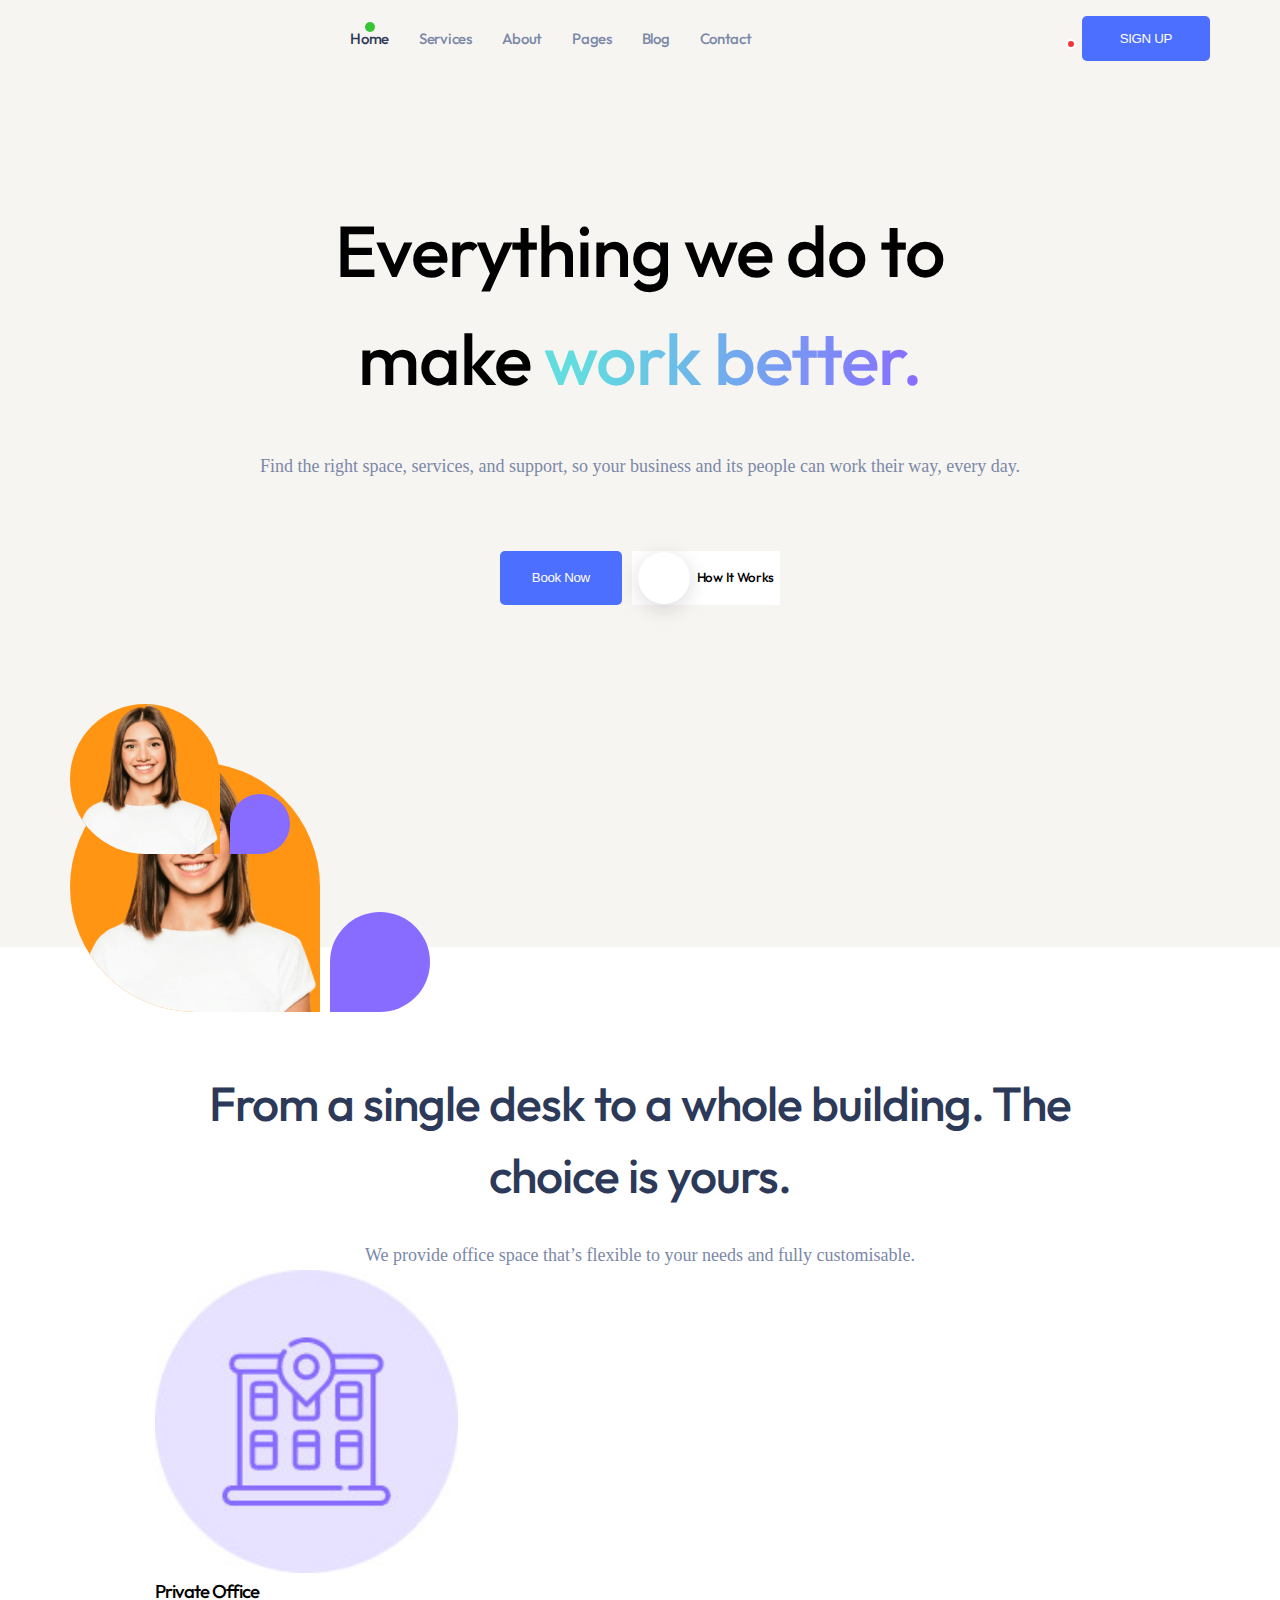
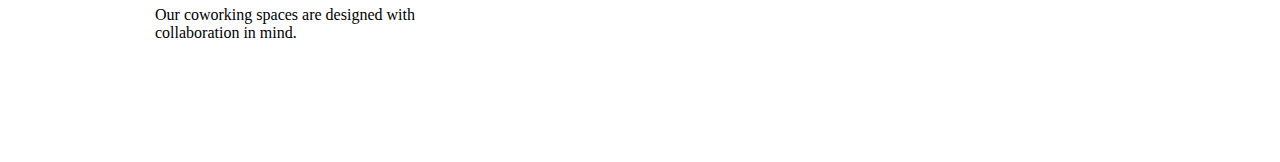
==== index.html @ 5c11debd "init project" ====
<!DOCTYPE html>
<html lang="en">
  <head>
    <meta charset="UTF-8" />
    <meta http-equiv="X-UA-Compatible" content="IE=edge" />
    <meta name="viewport" content="width=device-width, initial-scale=1.0" />
    <title>POLLOCK</title>
    <link rel="stylesheet" href="./assets/css/helper.css" />
    <link rel="stylesheet" href="./assets/css/layout.css" />
    <link rel="stylesheet" href="./assets/css/styles.css" />
    <link rel="stylesheet" href="./assets/css/reset.css" />
    <link rel="stylesheet" href="./assets/css/home.css" />
    <link
      rel="stylesheet"
      href="https://cdnjs.cloudflare.com/ajax/libs/font-awesome/6.4.0/css/all.min.css"
      integrity="sha512-iecdLmaskl7CVkqkXNQ/ZH/XLlvWZOJyj7Yy7tcenmpD1ypASozpmT/E0iPtmFIB46ZmdtAc9eNBvH0H/ZpiBw=="
      crossorigin="anonymous"
      referrerpolicy="no-referrer"
    />
    <script src="./src/index.js"></script>
  </head>

  <body>
    <div class="wapper">
      <header class="page-header bg-light-2">
        <div class="container d-flex justify-between align-center">
          <div class="header-logo">
            <a href="#" class="link">
              <img
                src="https://upload.wikimedia.org/wikipedia/commons/thumb/a/a4/Disney_wordmark.svg/2560px-Disney_wordmark.svg.png"
                alt=""
                class="logo-image"
              />
            </a>
          </div>
          <nav class="header-nav">
            <ul class="nav-list unstyled d-flex gap-30">
              <li class="nav-item relative d-flex justify-center">
                <a
                  href="#"
                  class="nav-item__link link hsub-2 decoration-none color-text-heading"
                  >Home</a
                >
                <div class="item-hover__active absolute radius-big"></div>
              </li>
              <li class="nav-item">
                <a
                  href="#"
                  class="nav-item__link link hsub-2 decoration-none color-text-light"
                  >Services</a
                >
              </li>
              <li class="nav-item">
                <a
                  href="#"
                  class="nav-item__link link hsub-2 decoration-none color-text-light"
                  >About</a
                >
              </li>
              <li class="nav-item">
                <a
                  href="#"
                  class="nav-item__link link hsub-2 decoration-none color-text-light"
                  >Pages</a
                >
              </li>
              <li class="nav-item">
                <a
                  href="#"
                  class="nav-item__link link hsub-2 decoration-none color-text-light"
                  >Blog</a
                >
              </li>
              <li class="nav-item">
                <a
                  href="#"
                  class="nav-item__link link hsub-2 decoration-none color-text-light"
                  >Contact</a
                >
              </li>
            </ul>
          </nav>
          <div class="header-action d-flex justify-between align-center">
            <div class="action-item">
              <a href="#" class="link">
                <i class="fa-solid fa-magnifying-glass color-text-light"></i>
              </a>
            </div>
            <div class="action-item relative">
              <a href="#" class="link">
                <i class="fa-solid fa-bag-shopping color-text-light"></i>
              </a>
              <div class="item-card__active absolute radius-big"></div>
            </div>
            <div class="action-item">
              <button
                class="button radius-small button-bg__primary action-item__button text-uppercase"
              >
                Sign Up
              </button>
            </div>
          </div>
        </div>
      </header>
      <section class="page-section pb-120 bg-light-2 page-section__height">
        <div class="container relative">
          <div class="banner-content d-flex flex-column align-center">
            <h2 class="banner-content__title h0 text-center">
              Everything we do to make
              <span class="color-gradient-blue"> work better. </span>
            </h2>
            <p
              class="banner-content__text text paragraph-1 text-center color-text-light"
            >
              Find the right space, services, and support, so your business and
              its people can work their way, every day.
            </p>
            <div class="banner-action d-flex flex-row">
              <button
                class="button button-action__primary pointer button-bg__primary radius-small"
              >
                Book Now
              </button>
              <button class="button d-flex align-center">
                <span
                  class="button-play justify-center radius-big d-flex align-center pointer"
                >
                  <i class="fa-solid fa-play color-main-blue"></i
                ></span>
                <span class="button-play__text d-flex link">
                  How It Works
                </span>
              </button>
            </div>
          </div>
          <div class="d-flex relative wrapper-image__spacing">
            <div class="relative">
              <div class="banner-intro absolute absolute-left__medium">
                <div
                  class="intro-item bg-main-origin relative bg-width__big radius-bottom__left after--big__bottom--right"
                >
                  <img
                    src="./assets/image/user-1.png"
                    alt=""
                    class="intro-item__img absolute radius-bottom__left"
                  />
                </div>
              </div>
              <div class="banner-intro">
                <div
                  class="intro-item bg-main-origin relative bg-width__small radius-bottom__left after--small__bottom--right"
                >
                  <img
                    src="./assets/image/user-1.png"
                    alt=""
                    class="intro-item__img absolute radius-bottom__left"
                  />
                </div>
              </div>
            </div>
          </div>
        </div>
      </section>
      <section class="page-section pb-120">
        <div class="container">
          <div class="tex-box text-box__width--big">
            <h2 class="service-title text-center h2 color-text-heading">
              From a single desk to a whole building. The choice is yours.
            </h2>
            <p class="service-text text-center color-text-light paragraph-1">
              We provide office space that’s flexible to your needs and fully
              customisable.
            </p>
            <div class="service-list">
              <div class="row">
                <div class="col" style="--w-xl: 4">
                  <div class="card">
                    <div class="card-media">
                      <img
                        src="./assets/image/icon.jpg"
                        alt=""
                        class="media-item"
                      />
                    </div>
                    <div class="card-body">
                      <h3 class="card-body__title">Private Office</h3>
                      <div class="card-body__text">
                        Our coworking spaces are designed with collaboration in
                        mind.
                      </div>
                    </div>
                  </div>
                </div>
              </div>
            </div>
          </div>
        </div>
      </section>
    </div>
  </body>
</html>
---- assets/css/helper.css ----
.w-full{
    width: 100%;
}
.h-full{
    height: 100%;
}
.flex-wrap{
    flex-wrap: wrap;
}
.d-flex {
    display: flex;
}
.d-block{
    display: block;
}
.d-none{
    display: none;
}
.flex-row{
    flex-direction: row;
}
.row-reverse{
    flex-direction: row-reverse;
}
.flex-column{
    flex-direction: column;
}
.unstyled{
    list-style-type: none;
}
.justify-center{
    justify-content: center
}
.justify-between{
    justify-content: space-between;
}
.align-center{
    align-items: center;
}
.decoration-none{
    text-decoration: none;
}
.text-center{
    text-align: center;
}
.text-justify{
    text-align: justify;
}
.pointer{
    cursor: pointer;
} 
.text-uppercase{
    text-transform: uppercase;
}
.gap-5{
    gap: 5px;
}
.gap-10{
    gap: 10px;
}
.gap-30{
    gap: 30px;
}
.gap-20{
    gap: 20px;
}
.gap-50{
    gap: 50px;
}
.gap-65{
    gap: 65px 0;
}
.relative{
    position: relative;
}
.absolute{
    position: absolute;
}

.f-outfit{
    font-family: var(--font-outfit);
}
.f-sans {
    font-family: var(--font-sans);
}

/* typography */
.h0{
    font-size: 72px;
}
.h1{
    font-size: 64px;
}
.h2{
    font-size: 48px;

}
.h3{
    font-size: 42px;
}
.h4{
    font-size: 36px;
}
.h5{
    font-size: 22px;
}
.h6{
    font-size: 18px;
}
.hsub-1{
    font-size: 16px;
    line-height: 1.5;
}
.hsub-2{
    font-size: 15px;
    line-height: 1.7;

}
.hsub-3{
    font-size: 14px;
    line-height: 1.5;

}

.paragraph-1{
    font-size: 18px;
    line-height: 1.6;


}
.paragraph-2{
    font-size: 16px;
    line-height: 1.5;

}
.paragraph-3{
    font-size: 14px;
    line-height: 1.5;
}

/* 
font weight
*/
.weight-400{
    font-weight: 400;
}
.weight-500{
    font-weight: 500;
}

/* 
spacing
*/
.spacing-small{
    letter-spacing: -0.3px;
}

.pb-120{
    padding: 120px 0;
}
.pd-100{
    padding: 100px 0;
}


/* radius */
.radius-small {
    border-radius: 5px;
}
.radius-medium{
    border-radius: 20px;
}
.radius-big{
    border-radius: 50%;
}
/* 
aspect
*/

.aspect-square{
    aspect-ratio: 1;
}
/* 
border color
*/
.border-solid__light {
    border: 1px solid var(--color-text-gray);

}
.border-top{
    border-top:  1px solid var(--color-text-gray);
}
.border-bottom{
    border-bottom:  1px solid var(--color-text-gray);

}
/* button */

.button{
    border: none;
    background: var(--bg-white);
    font-weight: 500;
    line-height: 1.6;
    letter-spacing: -0.36px;
}
.button-bg__primary{
    background-color: var(--bg-btn-blue);
    color: var(--color-white);
}
.button-bg__secondary{
    background-color: var(--color-main-purple);
    color: var(--color-white) ;
}
.button-bg__gray{
    background-color: var(--color-text-gray);
    color: var(--color-text-light) ;
}

.button-style__primary{
    padding: 15px 24px;
}
.button-style__secondary{
    padding: 12px 20px;
}
.button-spacing__primary{
    padding: 12px 38px;
}

.input{
    border: none;
}
.input-spacing__medium{
    padding: 11px 18px;
}
.input-outline__none{
    outline: none;
}
---- assets/css/layout.css ----
.container{
    max-width: 1170px;
    margin: 0 auto;
    padding-inline: calc((var(--gap) / 2));
}
.row{
    display: flex;
    flex-wrap: wrap;
    margin-inline: calc((-1 * var(--gap) / 2));
}
.col{
    width: 100%;
    padding-inline: calc((var(--gap) / 2));
}
/* responsive */
@media(min-width: 320px){
    [style*="--w-sm"]{
        width: calc((100% / 12 ) * var(--w-sm));
        max-width: calc((100% / 12 ) var(--w-sm));
    }
}
@media(min-width : 768px){
    [style*="--w-md"]{
        width: calc((100% / 12) * var(--w-md));
        max-width: calc((100% / 12) * var(--w-md));
    }
}   
@media(min-width : 992px){
    [style*="--w-lg"]{
        width: calc((100% / 12) * var(--w-lg));
        max-width: calc((100% / 12) var(--w-lg));
    }
}
@media(min-width : 1200px){
    [style*="--w-xl"]{
        width: calc((100% / 12) * var(--w-xl));
        max-width: calc((100% / 12) var(--w-xl));
    }
}
---- assets/css/styles.css ----
/* 
home
*/

.tex-box{

}
.text-box__width--big{
  width: 970px;
  margin: 0 auto;
}
.text-box__width--medium{
  width: 870px;
  margin: 0 auto;
}

/* === header === */
.page-header {
  padding: 16px 0;
}
.logo-image {
  width: 176px;
}
.item-hover__active {
  width: 10px;
  height: 10px;
  background: var(--color-main-green);
  top: -5px;
}
.header-action {
  gap: 20px;
}

.action-item i {
  font-size: 24px;
}
.action-item__button {
  padding: 12px 38px;
  margin-left: 10px;
}
.item-card__active {
  width: 10px;
  height: 10px;
  background: var(--color-main-red);
  left: 14px;
  top: 0;
  border: 2px solid var(--color-white);
}
---- assets/css/home.css ----
/* 
page section banner
*/
.page-section__height{
    min-height: 870px;
  }
  .banner-content {
    max-width: 770px;
    margin: 0 auto;
  }
  
  .banner-content__text {
    margin-top: 39px;
    margin-bottom: 70px;
  }
  .banner-action {
    gap: 10px;
  }
  .button-action__primary {
    padding: 16px 32px;
  }
  .button-play {
    background: var(--color-white);
    box-shadow: var(--shadow-primary);
    width: 52px;
    height: 52px;
  }
  .button-play__text {
    margin-left: 7px;
  }
  
  .wrapper-image__spacing{
    top: 99px;
  }
  
  /* 
  box background
  */
  .bg-width__big {
    width: 250px;
    height: 250px;
  }
  .bg-width__large{
    width: 200px;
    height: 200px;
  }
  .bg-width__medium{
    width: 170px;
    height: 170px;
  }
  
  .bg-width__small{
    width: 150px;
    height: 150px;
  }
  .bg-width__little{
    width: 60px;
    height: 60px;
  }
  
  /* 
  radius 
  */
  
  .radius-bottom__left{
    border-radius: 50% 50% 0 50%;
  }
  
  .intro-item {
    padding: 18px 14px 0 14px;
   
  }
  .intro-item__img {
    width: 100%;
    height: 100%;
    left: 0;
    bottom: 0;
    right: 0;
    top: 0;
  }
  
  
  /* 
  after
  */
  .after--big__bottom--right::after {
    --bg-style : 100px;
    content: "";
    position: absolute;
    width: var(--bg-style);
    height: var(--bg-style);
    background: var(--color-main-purple);
    right: calc(-10px - var(--bg-style));
    bottom: 0;
    border-radius: 50% 50% 50% 0;
  }
  .after--large__bottom--right::after {
    --bg-style: 80px;
    content: "";
    position: absolute;
    width: var(--bg-style);
    height:var(--bg-style);
    background: var(--color-main-purple);
    right: calc(-10px - var(--bg-style));
    bottom: 0;
    border-radius: 50% 50% 50% 0;
  }
  .after--medium__bottom--right::after {
    --bg-style : 70px;
    content: "";
    position: absolute;
    width: var(--bg-style);
    height: var(--bg-style);
    background: var(--color-main-purple);
    right: calc(-10px - var(--bg-style));
    bottom: 0;
    border-radius: 50% 50% 50% 0;
  }
  .after--small__bottom--right::after {
    --bg-style : 60px;
    content: "";
    position: absolute;
    width: var(--bg-style);
    height: var(--bg-style);
    background: var(--color-main-purple);
    right: calc(-10px - var(--bg-style));
    bottom: 0;
    border-radius: 50% 50% 50% 0;
  }
  
  /* 
  absolute
  */
  
  .absolute-left__medium{
    top: 58px;
  }


.service-text{
    margin-top: 30px;
}
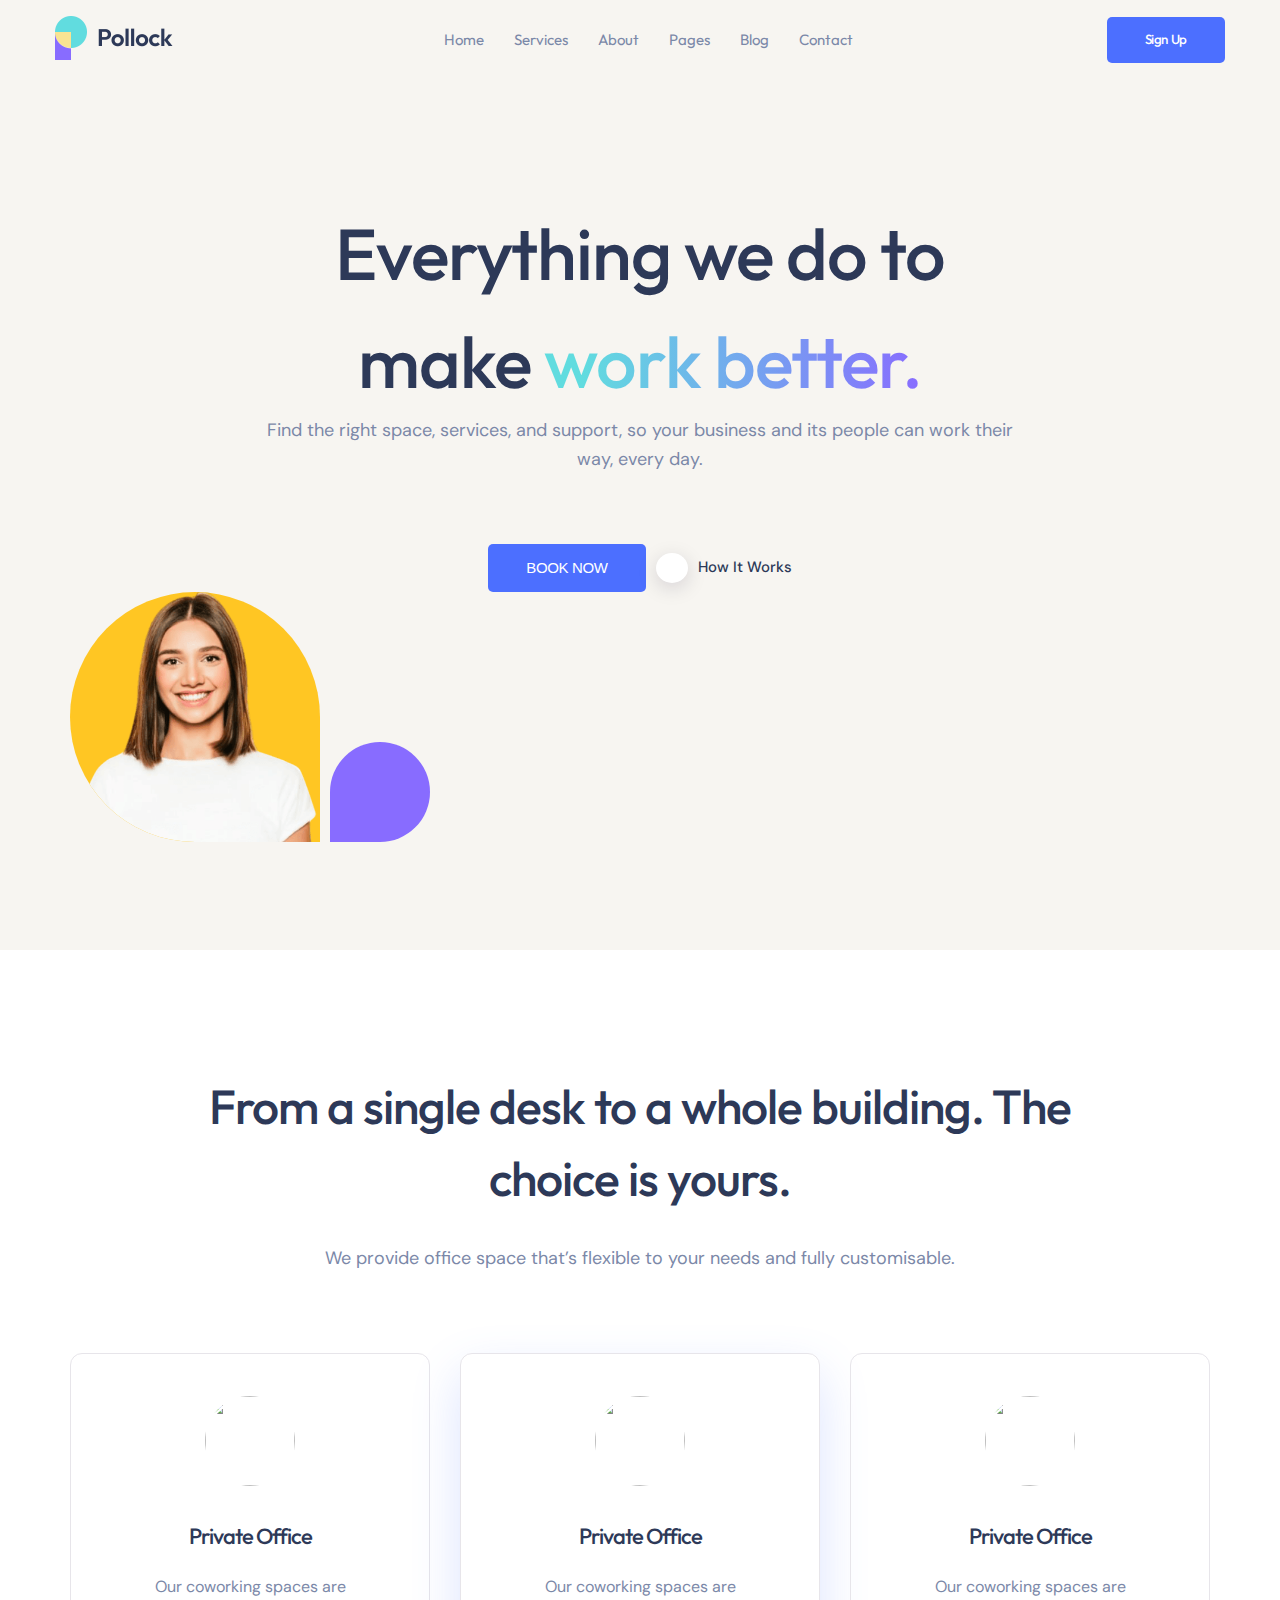
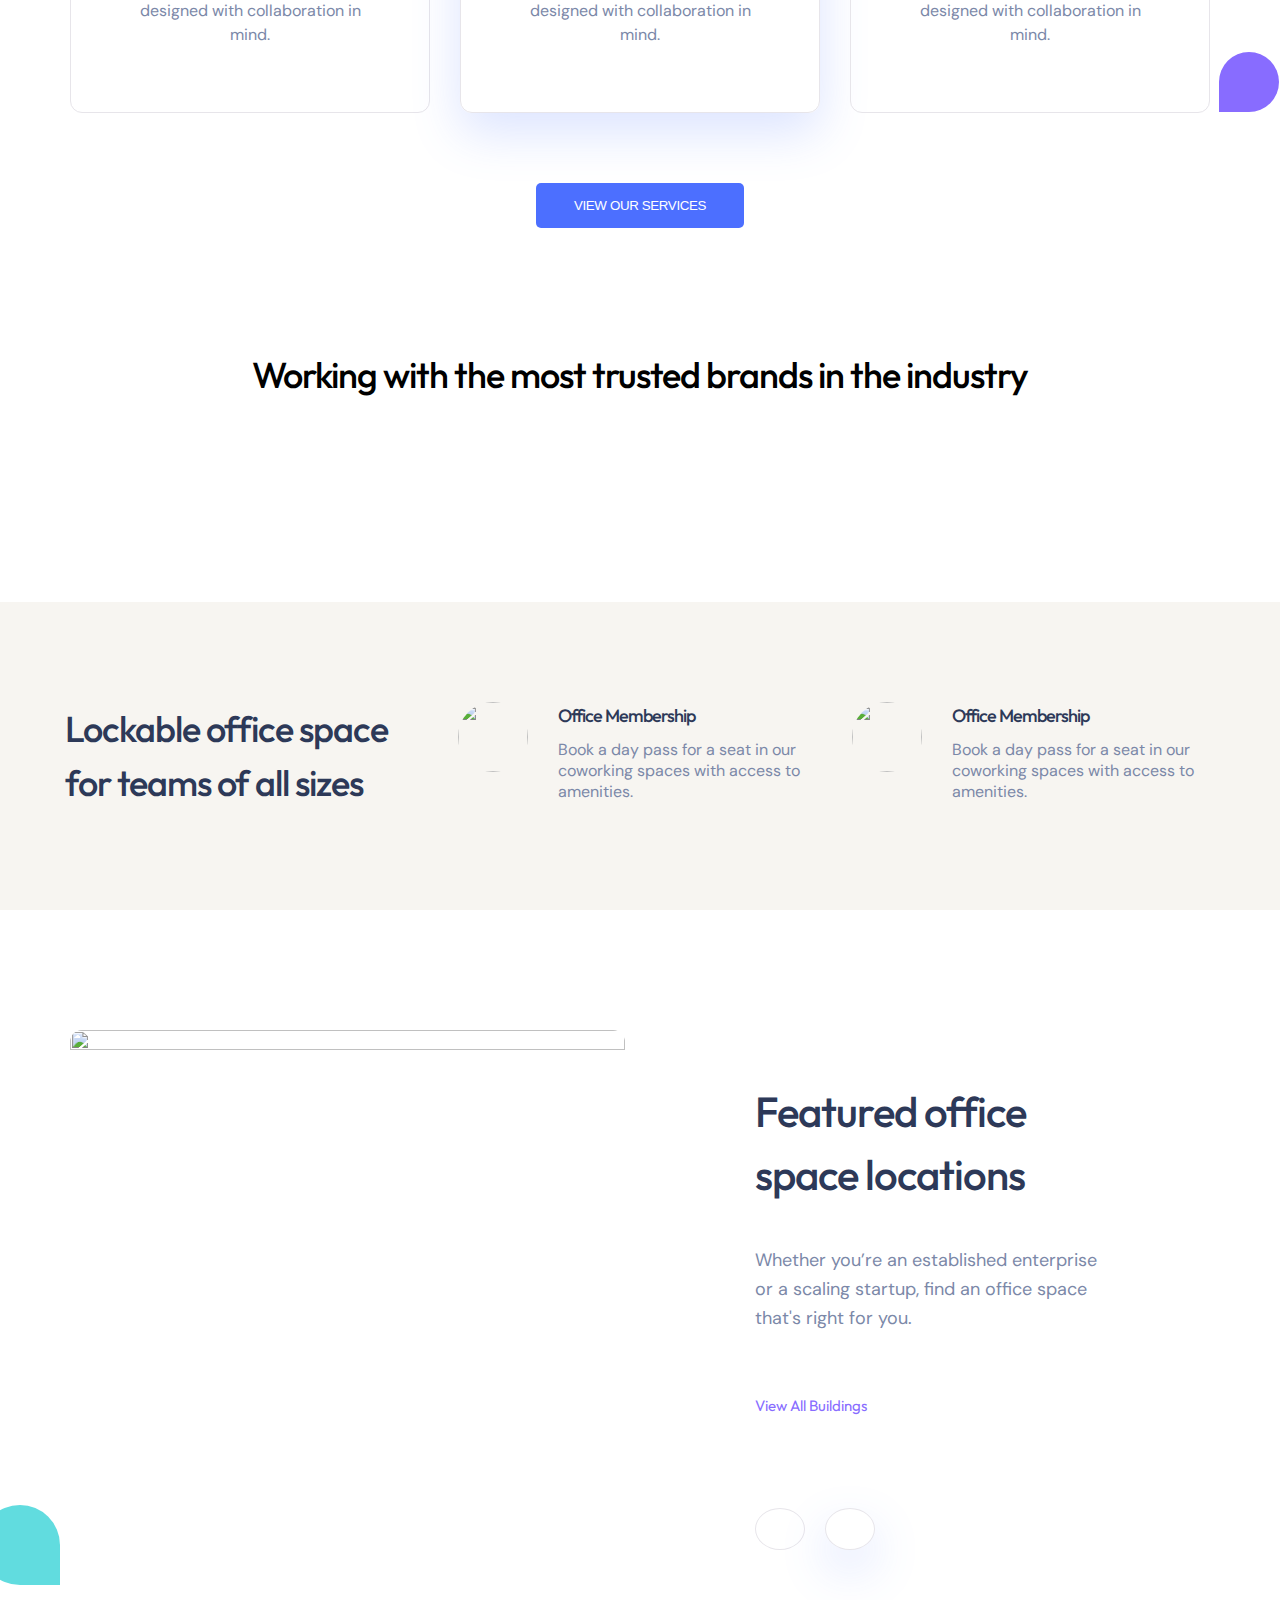
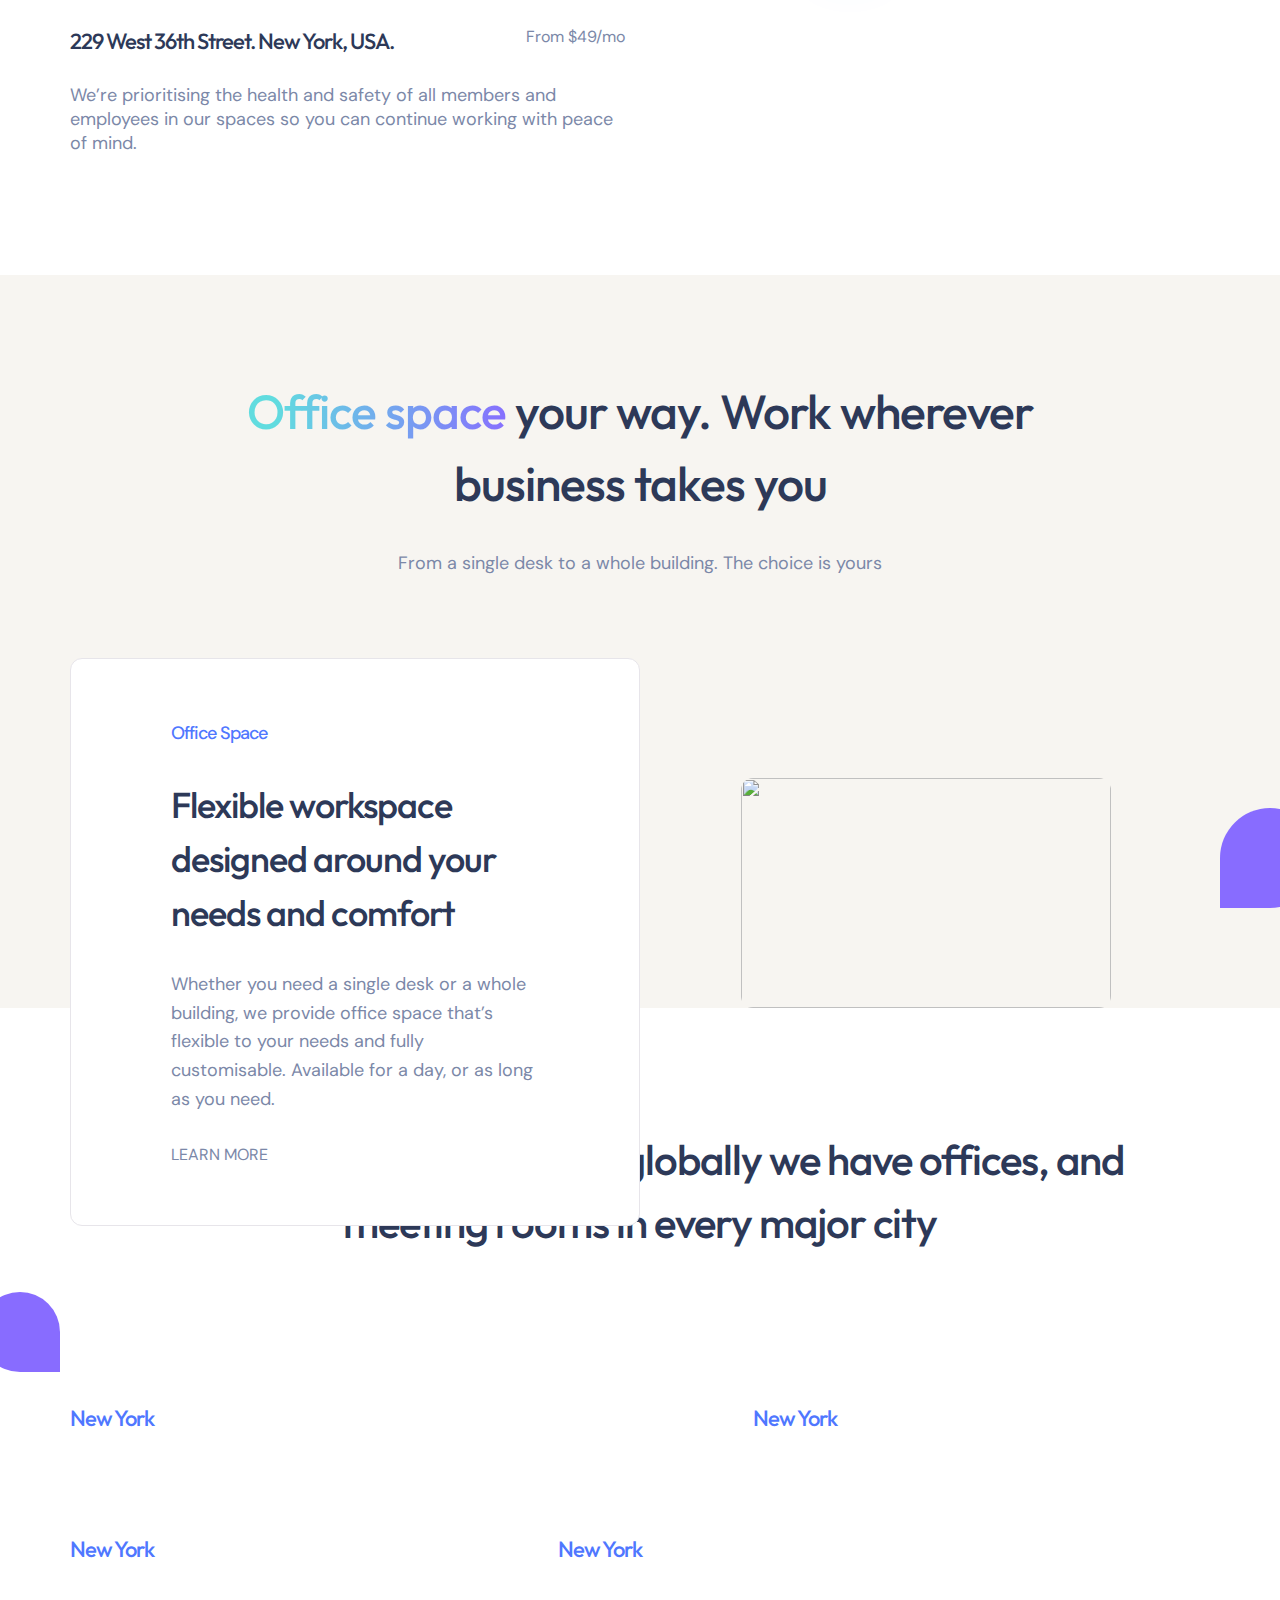
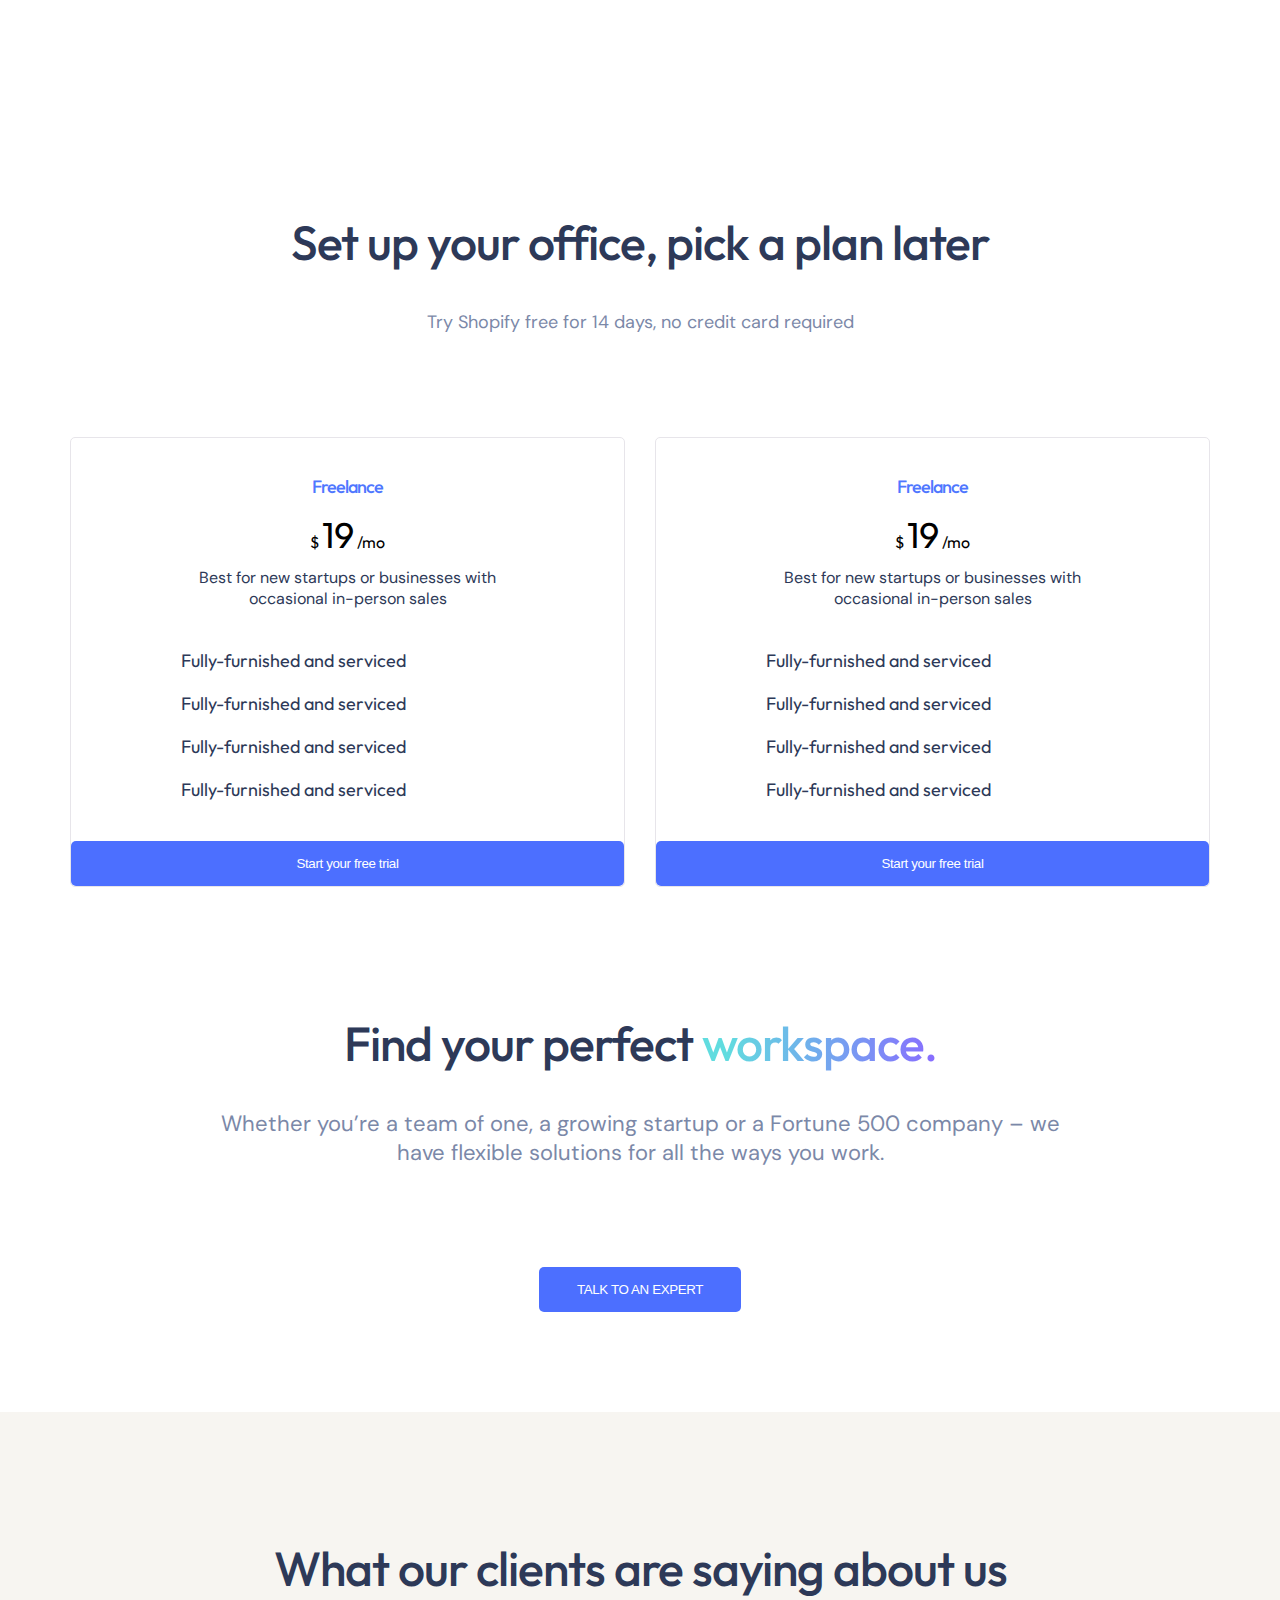
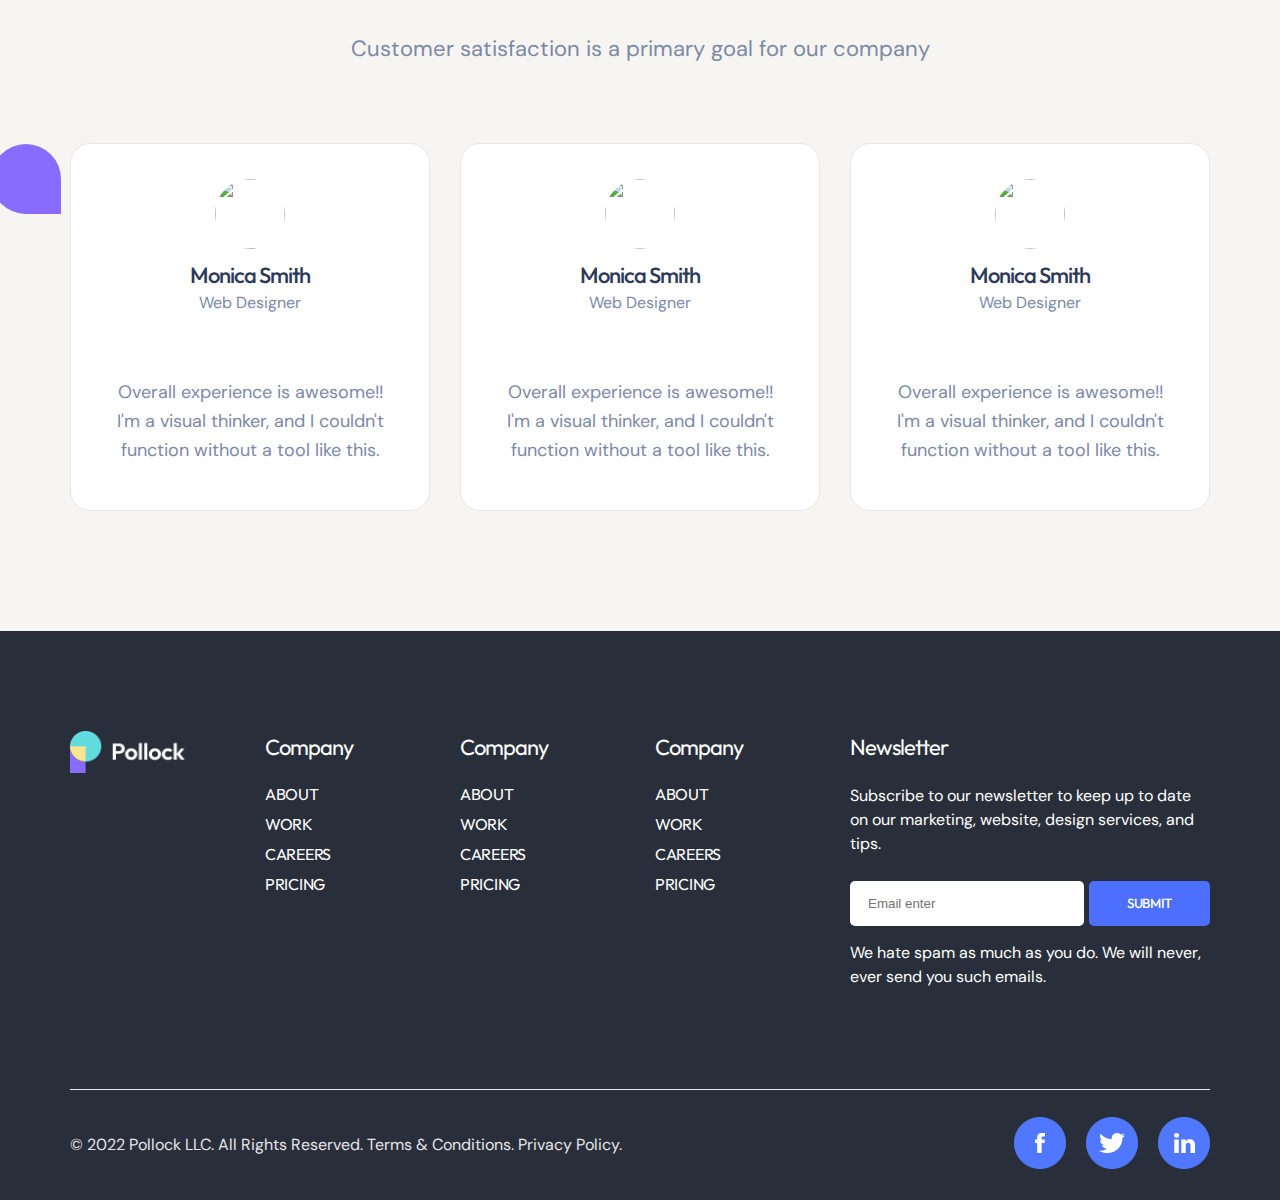
==== commit 7e2728f5: "init project" ====
--- a/index.html
+++ b/index.html
@@ -10,6 +10,8 @@
     <link rel="stylesheet" href="./assets/css/styles.css" />
     <link rel="stylesheet" href="./assets/css/reset.css" />
     <link rel="stylesheet" href="./assets/css/home.css" />
+    <link rel="stylesheet" href="./assets/css/header.css" />
+    <link rel="stylesheet" href="./assets/css/footer.css" />
     <link
       rel="stylesheet"
       href="https://cdnjs.cloudflare.com/ajax/libs/font-awesome/6.4.0/css/all.min.css"
@@ -21,181 +23,990 @@
   </head>
 
   <body>
-    <div class="wapper">
-      <header class="page-header bg-light-2">
-        <div class="container d-flex justify-between align-center">
+    <div class="wrapper">
+      <!-- header -->
+      <header class="header bg-light-2">
+        <div class="header-main container d-flex justify-between align-center">
           <div class="header-logo">
-            <a href="#" class="link">
+            <a href="" class="header-logo__link">
               <img
-                src="https://upload.wikimedia.org/wikipedia/commons/thumb/a/a4/Disney_wordmark.svg/2560px-Disney_wordmark.svg.png"
+                class="header-logo__image"
+                src="./assets/image/logo.png"
                 alt=""
-                class="logo-image"
               />
             </a>
           </div>
-          <nav class="header-nav">
-            <ul class="nav-list unstyled d-flex gap-30">
-              <li class="nav-item relative d-flex justify-center">
+          <nav class="main-nav">
+            <ul class="main-nav__list gap-30 unstyled d-flex align-center">
+              <li class="main-nav__item">
                 <a
-                  href="#"
-                  class="nav-item__link link hsub-2 decoration-none color-text-heading"
+                  href=""
+                  class="main-nav__link f-outfit hsub-2 color-text-light decoration-none"
                   >Home</a
                 >
-                <div class="item-hover__active absolute radius-big"></div>
               </li>
-              <li class="nav-item">
+              <li class="main-nav__item">
                 <a
-                  href="#"
-                  class="nav-item__link link hsub-2 decoration-none color-text-light"
+                  href=""
+                  class="main-nav__link f-outfit hsub-2 color-text-light decoration-none"
                   >Services</a
                 >
               </li>
-              <li class="nav-item">
+              <li class="main-nav__item">
                 <a
-                  href="#"
-                  class="nav-item__link link hsub-2 decoration-none color-text-light"
+                  href=""
+                  class="main-nav__link f-outfit hsub-2 color-text-light decoration-none"
                   >About</a
                 >
               </li>
-              <li class="nav-item">
+              <li class="main-nav__item">
                 <a
-                  href="#"
-                  class="nav-item__link link hsub-2 decoration-none color-text-light"
+                  href=""
+                  class="main-nav__link f-outfit hsub-2 color-text-light decoration-none"
                   >Pages</a
                 >
               </li>
-              <li class="nav-item">
+              <li class="main-nav__item">
                 <a
-                  href="#"
-                  class="nav-item__link link hsub-2 decoration-none color-text-light"
+                  href=""
+                  class="main-nav__link f-outfit hsub-2 color-text-light decoration-none"
                   >Blog</a
                 >
               </li>
-              <li class="nav-item">
+              <li class="main-nav__item">
                 <a
-                  href="#"
-                  class="nav-item__link link hsub-2 decoration-none color-text-light"
+                  href=""
+                  class="main-nav__link f-outfit hsub-2 color-text-light decoration-none"
                   >Contact</a
                 >
               </li>
             </ul>
           </nav>
-          <div class="header-action d-flex justify-between align-center">
-            <div class="action-item">
-              <a href="#" class="link">
-                <i class="fa-solid fa-magnifying-glass color-text-light"></i>
+          <div class="header-action gap-20 d-flex justify-between align-center">
+            <div class="header-action__item">
+              <a href="" class="header-action__link">
+                <i
+                  class="fa-solid header-action__icon fa-magnifying-glass color-text-light"
+                ></i>
               </a>
             </div>
-            <div class="action-item relative">
-              <a href="#" class="link">
-                <i class="fa-solid fa-bag-shopping color-text-light"></i>
+            <div class="header-action__item">
+              <a href="" class="header-action__link">
+                <i
+                  class="fa-solid header-action__icon fa-bag-shopping color-text-light"
+                ></i>
               </a>
-              <div class="item-card__active absolute radius-big"></div>
-            </div>
-            <div class="action-item">
+            </div>
+            <div class="header-action__item">
               <button
-                class="button radius-small button-bg__primary action-item__button text-uppercase"
+                class="button f-outfit radius-small button-bg__primary button-spacing__primary"
               >
                 Sign Up
               </button>
             </div>
           </div>
         </div>
-      </header>
-      <section class="page-section pb-120 bg-light-2 page-section__height">
-        <div class="container relative">
-          <div class="banner-content d-flex flex-column align-center">
-            <h2 class="banner-content__title h0 text-center">
-              Everything we do to make
-              <span class="color-gradient-blue"> work better. </span>
-            </h2>
-            <p
-              class="banner-content__text text paragraph-1 text-center color-text-light"
+        <div class="header-banner container text-center pb-120">
+          <div class="box-text__small relative">
+            <div class="">
+              <h2 class="h0 color-text-heading">
+                Everything we do to make
+                <span class="color-gradient-blue">work better.</span>
+              </h2>
+              <p class="f-sans paragraph-1 color-text-light">
+                Find the right space, services, and support, so your business
+                and its people can work their way, every day.
+              </p>
+            </div>
+            <div
+              class="banner-action d-flex gap-10 align-center justify-center"
             >
-              Find the right space, services, and support, so your business and
-              its people can work their way, every day.
-            </p>
-            <div class="banner-action d-flex flex-row">
               <button
-                class="button button-action__primary pointer button-bg__primary radius-small"
+                class="button text-uppercase hsub-2 button-bg__primary radius-small button-spacing__primary"
               >
                 Book Now
               </button>
-              <button class="button d-flex align-center">
-                <span
-                  class="button-play justify-center radius-big d-flex align-center pointer"
-                >
-                  <i class="fa-solid fa-play color-main-blue"></i
-                ></span>
-                <span class="button-play__text d-flex link">
-                  How It Works
-                </span>
+              <button
+                class="button d-flex justify-center button__play shadow-primary radius-big"
+              >
+                <i class="fa-solid fa-play"></i>
               </button>
-            </div>
-          </div>
-          <div class="d-flex relative wrapper-image__spacing">
-            <div class="relative">
-              <div class="banner-intro absolute absolute-left__medium">
-                <div
-                  class="intro-item bg-main-origin relative bg-width__big radius-bottom__left after--big__bottom--right"
-                >
-                  <img
-                    src="./assets/image/user-1.png"
-                    alt=""
-                    class="intro-item__img absolute radius-bottom__left"
-                  />
-                </div>
-              </div>
-              <div class="banner-intro">
-                <div
-                  class="intro-item bg-main-origin relative bg-width__small radius-bottom__left after--small__bottom--right"
-                >
-                  <img
-                    src="./assets/image/user-1.png"
-                    alt=""
-                    class="intro-item__img absolute radius-bottom__left"
-                  />
-                </div>
-              </div>
+              <span class="f-sans hsub-2 color-text-heading weight-500">
+                How It Works
+              </span>
+            </div>
+          </div>
+          <div class="relative">
+            <div
+              class="relative after--big__bottom--right banner__figure bg-width__big bg-box-yellow radius-bottom__left"
+            >
+              <img
+                class="banner-user__image bg-width__big radius-bottom__left"
+                src="./assets/image/user-1.png"
+                alt=""
+              />
             </div>
           </div>
         </div>
-      </section>
-      <section class="page-section pb-120">
-        <div class="container">
-          <div class="tex-box text-box__width--big">
-            <h2 class="service-title text-center h2 color-text-heading">
+      </header>
+      <!-- end header -->
+      <main class="main">
+        <section class="page-section pb-120 container">
+          <div class="box-text__large text-center d-flex flex-column gap-30">
+            <h2 class="h2 color-text-heading">
               From a single desk to a whole building. The choice is yours.
             </h2>
-            <p class="service-text text-center color-text-light paragraph-1">
+            <p class="f-sans paragraph-1 color-text-light">
               We provide office space that’s flexible to your needs and fully
               customisable.
             </p>
-            <div class="service-list">
-              <div class="row">
-                <div class="col" style="--w-xl: 4">
-                  <div class="card">
-                    <div class="card-media">
-                      <img
-                        src="./assets/image/icon.jpg"
-                        alt=""
-                        class="media-item"
-                      />
+          </div>
+          <div class="row service-wrapper">
+            <div class="col" style="--w-sm: 12; --w-xl: 4">
+              <div
+                class="service-card align-center border-solid__light radius-normal d-flex flex-column gap-30"
+              >
+                <div class="card__figure">
+                  <img
+                    class="service-card__img radius-big"
+                    src="https://i.pinimg.com/564x/3e/eb/02/3eeb023d16e6fb7669c896e4bb64d5f5.jpg"
+                    alt=""
+                  />
+                </div>
+                <div class="service-card__body text-center">
+                  <h3 class="service-card__title h5 color-text-heading">
+                    Private Office
+                  </h3>
+                  <p class="f-sans paragraph-2 color-text-light">
+                    Our coworking spaces are designed with collaboration in
+                    mind.
+                  </p>
+                </div>
+              </div>
+            </div>
+            <div class="col" style="--w-sm: 12; --w-xl: 4">
+              <div
+                class="service-card shadow-blue align-center border-solid__light radius-normal d-flex flex-column gap-30"
+              >
+                <div class="card__figure">
+                  <img
+                    class="service-card__img radius-big"
+                    src="https://i.pinimg.com/564x/3e/eb/02/3eeb023d16e6fb7669c896e4bb64d5f5.jpg"
+                    alt=""
+                  />
+                </div>
+                <div class="service-card__body text-center">
+                  <h3 class="service-card__title h5 color-text-heading">
+                    Private Office
+                  </h3>
+                  <p class="f-sans paragraph-2 color-text-light">
+                    Our coworking spaces are designed with collaboration in
+                    mind.
+                  </p>
+                </div>
+              </div>
+            </div>
+            <div class="col" style="--w-sm: 12; --w-xl: 4">
+              <div
+                class="service-card relative after--small__bottom--right align-center border-solid__light radius-normal d-flex flex-column gap-30"
+              >
+                <div class="card__figure">
+                  <img
+                    class="service-card__img radius-big"
+                    src="https://i.pinimg.com/564x/3e/eb/02/3eeb023d16e6fb7669c896e4bb64d5f5.jpg"
+                    alt=""
+                  />
+                </div>
+                <div class="service-card__body text-center">
+                  <h3 class="service-card__title h5 color-text-heading">
+                    Private Office
+                  </h3>
+                  <p class="f-sans paragraph-2 color-text-light">
+                    Our coworking spaces are designed with collaboration in
+                    mind.
+                  </p>
+                </div>
+              </div>
+            </div>
+          </div>
+          <div class="text-center">
+            <button
+              class="button button-bg__primary text-uppercase radius-small button-spacing__primary"
+            >
+              View Our Services
+            </button>
+          </div>
+        </section>
+        <section class="page-section">
+          <div class="box-text__medium text-center">
+            <h2 class="h4">
+              Working with the most trusted brands in the industry
+            </h2>
+          </div>
+          <div class="brand__list d-flex justify-center">
+            <img
+              src="https://upload.wikimedia.org/wikipedia/commons/thumb/2/2f/Google_2015_logo.svg/2560px-Google_2015_logo.svg.png"
+              alt=""
+              class="brand__image"
+            />
+            <img
+              src="https://upload.wikimedia.org/wikipedia/commons/thumb/0/08/Netflix_2015_logo.svg/1200px-Netflix_2015_logo.svg.png"
+              alt=""
+              class="brand__image"
+            />
+            <img
+              src="https://upload.wikimedia.org/wikipedia/commons/thumb/b/b9/Slack_Technologies_Logo.svg/2560px-Slack_Technologies_Logo.svg.png"
+              alt=""
+              class="brand__image"
+            />
+            <img
+              src="https://seekvectorlogo.com/wp-content/uploads/2022/02/intercom-vector-logo-2022.png"
+              alt=""
+              class="brand__image"
+            />
+          </div>
+        </section>
+        <section class="page-section pb-120">
+          <div class="benefit-wrapper bg-light-2 pd-100">
+            <div class="row">
+              <div class="col" style="--w-sm: 12; --w-xl: 4">
+                <div class="benefit-card">
+                  <h2 class="benefit-card__title h4 color-text-heading">
+                    Lockable office space for teams of all sizes
+                  </h2>
+                </div>
+              </div>
+              <div class="col" style="--w-sm: 12; --w-xl: 4">
+                <div class="benefit-card d-flex flex-row gap-30">
+                  <div class="benefit-card__figure">
+                    <img
+                      src="https://i.pinimg.com/564x/5b/26/07/5b26079462dfbdfa329442eeddba80c4.jpg"
+                      alt=""
+                      class="benefit-card__image radius-big"
+                    />
+                  </div>
+                  <div class="benefit-card__body d-flex flex-column gap-10">
+                    <h3 class="benefit-card__title h6 color-text-heading">
+                      Office Membership
+                    </h3>
+                    <p class="f-sans color-text-light">
+                      Book a day pass for a seat in our coworking spaces with
+                      access to amenities.
+                    </p>
+                  </div>
+                </div>
+              </div>
+              <div class="col" style="--w-sm: 12; --w-xl: 4">
+                <div class="benefit-card d-flex flex-row gap-30">
+                  <div class="benefit-card__figure">
+                    <img
+                      src="https://i.pinimg.com/564x/5b/26/07/5b26079462dfbdfa329442eeddba80c4.jpg"
+                      alt=""
+                      class="benefit-card__image radius-big"
+                    />
+                  </div>
+                  <div class="benefit-card__body d-flex flex-column gap-10">
+                    <h3 class="benefit-card__title h6 color-text-heading">
+                      Office Membership
+                    </h3>
+                    <p class="f-sans color-text-light">
+                      Book a day pass for a seat in our coworking spaces with
+                      access to amenities.
+                    </p>
+                  </div>
+                </div>
+              </div>
+            </div>
+          </div>
+        </section>
+        <section class="page-section">
+          <div class="featured-collection container">
+            <div class="row">
+              <div class="col" style="--w-sm: 12; --w-xl: 6">
+                <div
+                  class="featured__figure after--large__bottom--left relative"
+                >
+                  <img
+                    class="featured__image radius-normal aspect-square"
+                    src="https://i.pinimg.com/564x/08/1d/b2/081db28a7129f1404b90bf7f02b4e2d2.jpg"
+                    alt=""
+                  />
+                </div>
+                <div class="featured__body">
+                  <div class="d-flex justify-between">
+                    <h3 class="h5 color-text-heading">
+                      229 West 36th Street. New York, USA.
+                    </h3>
+                    <span class="f-sans color-text-light hsub-1">
+                      From $49/mo
+                    </span>
+                  </div>
+                  <p class="featured__headingsub f-sans color-text-light h6">
+                    We’re prioritising the health and safety of all members and
+                    employees in our spaces so you can continue working with
+                    peace of mind.
+                  </p>
+                </div>
+              </div>
+              <div class="col" style="--w-sm: 12; --w-xl: 6">
+                <div class="featured-content d-flex flex-column">
+                  <h2 class="h3 color-text-heading">
+                    Featured office space locations
+                  </h2>
+                  <p
+                    class="featured-content__headingsub paragraph-1 f-sans color-text-light"
+                  >
+                    Whether you’re an established enterprise or a scaling
+                    startup, find an office space that's right for you.
+                  </p>
+                  <a
+                    href=""
+                    class="decoration-none d-flex align-center gap-10 hsub-2 f-outfit color-main-purple"
+                  >
+                    View All Buildings <i class="fa-solid fa-arrow-right"></i>
+                  </a>
+                  <div class="featured-content__button d-flex gap-20">
+                    <button
+                      class="featured__button__prc bg-white border-solid__light radius-big d-flex align-center"
+                    >
+                      <i class="fa-solid fa-chevron-left"></i>
+                    </button>
+                    <button
+                      class="featured__button__append bg-white border-solid__light radius-big d-flex align-center shadow-blue"
+                    >
+                      <i class="fa-solid fa-angle-right"></i>
+                    </button>
+                  </div>
+                </div>
+              </div>
+            </div>
+          </div>
+        </section>
+        <section class="page-section mt-120 pd-100 bg-light-2">
+          <div class="container">
+            <div class="box-text__medium text-center">
+              <h2 class="h2 color-text-heading">
+                <span class="color-gradient-blue"> Office space </span> your
+                way. Work wherever business takes you
+              </h2>
+              <p class="f-sans color-text-light mt-30 paragraph-1">
+                From a single desk to a whole building. The choice is yours
+              </p>
+            </div>
+            <div class="office-wrapper">
+              <div
+                class="office__figure d-flex justify-end after--big__bottom--right relative"
+              >
+                <img
+                  src="https://i.pinimg.com/564x/39/49/7d/39497db26345f69112f2221a5af4eeae.jpg"
+                  alt=""
+                  class="office__image radius-normal"
+                />
+
+                <div
+                  class="office__space bg-white absolute radius-normal border-solid__light"
+                >
+                  <h5>
+                    <a
+                      href=""
+                      class="f-sans paragraph-1 decoration-none color-main-blue"
+                    >
+                      Office Space
+                    </a>
+                  </h5>
+                  <h3 class="h4 color-text-heading mt-30">
+                    Flexible workspace designed around your needs and comfort
+                  </h3>
+                  <p class="mt-30 f-sans color-text-light paragraph-1">
+                    Whether you need a single desk or a whole building, we
+                    provide office space that’s flexible to your needs and fully
+                    customisable. Available for a day, or as long as you need.
+                  </p>
+                  <a
+                    href=""
+                    class="decoration-none d-flex align-center gap-10 mt-30 f-sans text-uppercase color-text-light"
+                  >
+                    Learn more <i class="fa-solid fa-arrow-right"></i>
+                  </a>
+                </div>
+                <div class="office__figure__sub absolute">
+                  <img
+                    src="https://i.pinimg.com/564x/1c/72/93/1c7293afa416f1a1a51c3c723536bba9.jpg"
+                    alt=""
+                    class="figure__img__sub radius-normal"
+                  />
+                </div>
+              </div>
+            </div>
+          </div>
+        </section>
+        <section class="page-section pb-120">
+          <div class="box-text__large text-center">
+            <h2 class="h3 color-text-heading">
+              With over
+              <span class="color-gradient-blue">3,000 locations</span> globally
+              we have offices, and meeting rooms in every major city
+            </h2>
+          </div>
+          <div class="container">
+            <div class="row mt-100 gap-column-50">
+              <div class="col" style="--w-sm: 12; --w-xl: 7">
+                <div class="detail-collection__card">
+                  <div
+                    class="collection-card__figure after--large__bottom--left__blue relative"
+                  >
+                    <img
+                      src="https://i.pinimg.com/564x/9d/56/92/9d5692c151144bd247d358b91e349a2d.jpg"
+                      alt=""
+                      class="collection-card__image radius-medium__secondary"
+                    />
+                  </div>
+                  <h3 class="collection-card__title">
+                    <a
+                      href=""
+                      class="mt-30 d-flex decoration-none color-main-blue h5"
+                    >
+                      New York
+                    </a>
+                  </h3>
+                </div>
+              </div>
+              <div class="col" style="--w-sm: 12; --w-xl: 5">
+                <div class="detail-collection__card">
+                  <div class="collection-card__figure relative">
+                    <img
+                      src="https://i.pinimg.com/564x/e9/d4/66/e9d4668d9e1cca16c4fbfa23047b9a69.jpg"
+                      alt=""
+                      class="collection-card__image radius-medium__secondary"
+                    />
+                  </div>
+                  <h3 class="collection-card__title">
+                    <a
+                      href=""
+                      class="mt-30 d-flex decoration-none color-main-blue h5"
+                    >
+                      New York
+                    </a>
+                  </h3>
+                </div>
+              </div>
+              <div class="col" style="--w-sm: 12; --w-xl: 5">
+                <div class="detail-collection__card">
+                  <div class="collection-card__figure relative">
+                    <img
+                      src="https://i.pinimg.com/564x/e9/d4/66/e9d4668d9e1cca16c4fbfa23047b9a69.jpg"
+                      alt=""
+                      class="collection-card__image radius-medium__secondary"
+                    />
+                  </div>
+                  <h3 class="collection-card__title">
+                    <a
+                      href=""
+                      class="mt-30 d-flex decoration-none color-main-blue h5"
+                    >
+                      New York
+                    </a>
+                  </h3>
+                </div>
+              </div>
+              <div class="col" style="--w-sm: 12; --w-xl: 7">
+                <div class="detail-collection__card">
+                  <div class="collection-card__figure relative">
+                    <img
+                      src="https://i.pinimg.com/564x/e9/d4/66/e9d4668d9e1cca16c4fbfa23047b9a69.jpg"
+                      alt=""
+                      class="collection-card__image radius-medium__secondary"
+                    />
+                  </div>
+                  <h3 class="collection-card__title">
+                    <a
+                      href=""
+                      class="mt-30 d-flex decoration-none color-main-blue h5"
+                    >
+                      New York
+                    </a>
+                  </h3>
+                </div>
+              </div>
+            </div>
+          </div>
+        </section>
+        <section class="page-section container pb-120">
+          <div class="box-text__medium text-center">
+            <h2 class="color-text-heading h2">
+              Set up your office, pick a plan later
+            </h2>
+            <p class="mt-30 f-sans paragraph-1 color-text-light">
+              Try Shopify free for 14 days, no credit card required
+            </p>
+          </div>
+          <div class="mt-100">
+            <div class="row">
+              <div class="col" style="--w-sm: 12; --w-xl: 6">
+                <div
+                  class="card-buy bg-white d-flex flex-column gap-40 border-solid__light radius-small"
+                >
+                  <div
+                    class="card__header-buy d-flex flex-column gap-10 text-center"
+                  >
+                    <h5 class="">
+                      <a
+                        href=""
+                        class="decoration-none color-main-blue paragraph-1"
+                      >
+                        Freelance
+                      </a>
+                    </h5>
+                    <span class="f-outfit">
+                      $ <span class="h4">19</span> /mo
+                    </span>
+                    <p class="f-sans color-text-heading">
+                      Best for new startups or businesses with occasional
+                      in-person sales
+                    </p>
+                    <ul
+                      class="card-buy__list mt-30 unstyled d-flex flex-column gap-20"
+                    >
+                      <li class="d-flex gap-10 align-center">
+                        <i class="fa-solid fa-circle-check"></i>
+                        <span class="f-outfit color-text-heading h6"
+                          >Fully-furnished and serviced</span
+                        >
+                      </li>
+                      <li class="d-flex gap-10 align-center">
+                        <i class="fa-solid fa-circle-check"></i>
+                        <span class="f-outfit color-text-heading h6"
+                          >Fully-furnished and serviced</span
+                        >
+                      </li>
+                      <li class="d-flex gap-10 align-center">
+                        <i class="fa-solid fa-circle-check"></i>
+                        <span class="f-outfit color-text-heading h6"
+                          >Fully-furnished and serviced</span
+                        >
+                      </li>
+                      <li class="d-flex gap-10 align-center">
+                        <i class="fa-solid fa-circle-check"></i>
+                        <span class="f-outfit color-text-heading h6"
+                          >Fully-furnished and serviced</span
+                        >
+                      </li>
+                    </ul>
+                  </div>
+                  <button
+                    class="button button-bg__primary button-spacing__primary radius-small"
+                  >
+                    Start your free trial
+                  </button>
+                </div>
+              </div>
+              <div class="col" style="--w-sm: 12; --w-xl: 6">
+                <div
+                  class="card-buy bg-white d-flex flex-column gap-40 border-solid__light radius-small"
+                >
+                  <div
+                    class="card__header-buy d-flex flex-column gap-10 text-center"
+                  >
+                    <h5 class="">
+                      <a
+                        href=""
+                        class="decoration-none color-main-blue paragraph-1"
+                      >
+                        Freelance
+                      </a>
+                    </h5>
+                    <span class="f-outfit">
+                      $ <span class="h4">19</span> /mo
+                    </span>
+                    <p class="f-sans color-text-heading">
+                      Best for new startups or businesses with occasional
+                      in-person sales
+                    </p>
+                    <ul
+                      class="card-buy__list mt-30 unstyled d-flex flex-column gap-20"
+                    >
+                      <li class="d-flex gap-10 align-center">
+                        <i class="fa-solid fa-circle-check"></i>
+                        <span class="f-outfit color-text-heading h6"
+                          >Fully-furnished and serviced</span
+                        >
+                      </li>
+                      <li class="d-flex gap-10 align-center">
+                        <i class="fa-solid fa-circle-check"></i>
+                        <span class="f-outfit color-text-heading h6"
+                          >Fully-furnished and serviced</span
+                        >
+                      </li>
+                      <li class="d-flex gap-10 align-center">
+                        <i class="fa-solid fa-circle-check"></i>
+                        <span class="f-outfit color-text-heading h6"
+                          >Fully-furnished and serviced</span
+                        >
+                      </li>
+                      <li class="d-flex gap-10 align-center">
+                        <i class="fa-solid fa-circle-check"></i>
+                        <span class="f-outfit color-text-heading h6"
+                          >Fully-furnished and serviced</span
+                        >
+                      </li>
+                    </ul>
+                  </div>
+                  <button
+                    class="button button-bg__primary button-spacing__primary radius-small"
+                  >
+                    Start your free trial
+                  </button>
+                </div>
+              </div>
+            </div>
+          </div>
+        </section>
+        <section class="page-section">
+          <div class="box-text__medium text-center">
+            <h2 class="h2 color-text-heading">
+              Find your perfect
+              <span class="color-gradient-blue">workspace.</span>
+            </h2>
+            <p class="mt-30 f-sans h5 color-text-light">
+              Whether you’re a team of one, a growing startup or a Fortune 500
+              company – we have flexible solutions for all the ways you work.
+            </p>
+            <button
+              class="button button-bg__primary button-spacing__primary radius-small mt-100 text-uppercase"
+            >
+              Talk to an expert
+            </button>
+          </div>
+        </section>
+
+        <section class="page-section pb-120 bg-light-2 mt-100">
+          <div class="box-text__medium text-center">
+            <h2 class="h2 color-text-heading">
+              What our clients are saying about us
+            </h2>
+            <p class="mt-30 h5 f-sans color-text-light">
+              Customer satisfaction is a primary goal for our company
+            </p>
+          </div>
+          <div class="container">
+            <div class="row mt-80">
+              <div class="col" style="--w-sm:12; --w-xl:4">
+                <div
+                  class="about__card after--medium__top--right relative bg-white border-solid__light radius-medium d-flex flex-column align-center"
+                >
+                  <div class="card__figure">
+                    <img
+                      class="about-card__image radius-big"
+                      src="https://i.pinimg.com/564x/8c/a1/26/8ca126ae8b65e887c5a67ac667d72683.jpg"
+                      alt=""
+                    />
+                  </div>
+                  <div class="card__header text-center">
+                    <h3 class="h5 color-text-heading">Monica Smith</h3>
+                    <span class="f-sans color-text-light"> Web Designer </span>
+                    <div class="card__header__star d-flex gap-10 justify-center">
+                      <span>
+                        <i class="fa-solid fa-star color-main-origin"></i>
+                      </span>
+                      <span>
+                        <i class="fa-solid fa-star color-main-origin"></i>
+                      </span>
+                      <span>
+                        <i class="fa-solid fa-star color-main-origin"></i>
+                      </span>
+                      <span>
+                        <i class="fa-solid fa-star color-main-origin"></i>
+                      </span>
                     </div>
-                    <div class="card-body">
-                      <h3 class="card-body__title">Private Office</h3>
-                      <div class="card-body__text">
-                        Our coworking spaces are designed with collaboration in
-                        mind.
-                      </div>
+                  </div>
+                  <div class="about-card__body text-center">
+                    <p
+                      class="f-sans paragraph-1 about-card__body-text color-text-light"
+                    >
+                      Overall experience is awesome!! I'm a visual thinker, and
+                      I couldn't function without a tool like this.
+                    </p>
+                  </div>
+                </div>
+              </div>
+              <div class="col" style="--w-sm:12; --w-xl:4">
+                <div
+                  class="about__card bg-white border-solid__light radius-medium d-flex flex-column align-center"
+                >
+                  <div class="card__figure">
+                    <img
+                      class="about-card__image radius-big"
+                      src="https://i.pinimg.com/564x/8c/a1/26/8ca126ae8b65e887c5a67ac667d72683.jpg"
+                      alt=""
+                    />
+                  </div>
+                  <div class="card__header text-center">
+                    <h3 class="h5 color-text-heading">Monica Smith</h3>
+                    <span class="f-sans color-text-light"> Web Designer </span>
+                    <div class="card__header__star d-flex gap-10 justify-center">
+                      <span>
+                        <i class="fa-solid fa-star color-main-origin"></i>
+                      </span>
+                      <span>
+                        <i class="fa-solid fa-star color-main-origin"></i>
+                      </span>
+                      <span>
+                        <i class="fa-solid fa-star color-main-origin"></i>
+                      </span>
+                      <span>
+                        <i class="fa-solid fa-star color-main-origin"></i>
+                      </span>
                     </div>
                   </div>
-                </div>
-              </div>
-            </div>
+                  <div class="about-card__body text-center">
+                    <p
+                      class="f-sans paragraph-1 about-card__body-text color-text-light"
+                    >
+                      Overall experience is awesome!! I'm a visual thinker, and
+                      I couldn't function without a tool like this.
+                    </p>
+                  </div>
+                </div>
+              </div>
+              <div class="col" style="--w-sm:12; --w-xl:4">
+                <div
+                  class="about__card bg-white border-solid__light radius-medium d-flex flex-column align-center"
+                >
+                  <div class="card__figure">
+                    <img
+                      class="about-card__image radius-big"
+                      src="https://i.pinimg.com/564x/8c/a1/26/8ca126ae8b65e887c5a67ac667d72683.jpg"
+                      alt=""
+                    />
+                  </div>
+                  <div class="card__header text-center">
+                    <h3 class="h5 color-text-heading">Monica Smith</h3>
+                    <span class="f-sans color-text-light"> Web Designer </span>
+                    <div class="card__header__star d-flex gap-10 justify-center">
+                      <span>
+                        <i class="fa-solid fa-star color-main-origin"></i>
+                      </span>
+                      <span>
+                        <i class="fa-solid fa-star color-main-origin"></i>
+                      </span>
+                      <span>
+                        <i class="fa-solid fa-star color-main-origin"></i>
+                      </span>
+                      <span>
+                        <i class="fa-solid fa-star color-main-origin"></i>
+                      </span>
+                    </div>
+                  </div>
+                  <div class="about-card__body text-center">
+                    <p
+                      class="f-sans paragraph-1 about-card__body-text color-text-light"
+                    >
+                      Overall experience is awesome!! I'm a visual thinker, and
+                      I couldn't function without a tool like this.
+                    </p>
+                  </div>
+                </div>
+              </div>
+            </div>
+          </div>
+        </section>
+      </main>
+      <!-- footer -->
+      <footer class="footer bg-dark-light">
+        <div class="footer__block-wrapper container">
+          <div class="row pd-100">
+            <div class="col" style="--w-xl: 2">
+              <img
+                src="./assets/image/logo-footer.png"
+                alt=""
+                class="footer__image"
+              />
+            </div>
+            <div class="col" style="--w-xl: 2">
+              <h2 class="footer-block__heading color-white weight-400 h5">
+                Company
+              </h2>
+              <ul class="footer-nav__list d-flex flex-column">
+                <li class="footer-nav__item unstyled">
+                  <a
+                    href=""
+                    class="decoration-none color-white f-outfit d-block text-uppercase spacing-small"
+                  >
+                    About
+                  </a>
+                </li>
+                <li class="footer-nav__item unstyled">
+                  <a
+                    href=""
+                    class="decoration-none color-white f-outfit d-block text-uppercase spacing-small"
+                  >
+                    Work
+                  </a>
+                </li>
+                <li class="footer-nav__item unstyled">
+                  <a
+                    href=""
+                    class="decoration-none color-white f-outfit d-block text-uppercase spacing-small"
+                  >
+                    Careers
+                  </a>
+                </li>
+                <li class="footer-nav__item unstyled">
+                  <a
+                    href=""
+                    class="decoration-none color-white f-outfit d-block text-uppercase spacing-small"
+                  >
+                    Pricing
+                  </a>
+                </li>
+              </ul>
+            </div>
+            <div class="col" style="--w-xl: 2">
+              <h2 class="footer-block__heading color-white weight-400 h5">
+                Company
+              </h2>
+              <ul class="footer-nav__list d-flex flex-column">
+                <li class="footer-nav__item unstyled">
+                  <a
+                    href=""
+                    class="decoration-none color-white f-outfit d-block text-uppercase spacing-small"
+                  >
+                    About
+                  </a>
+                </li>
+                <li class="footer-nav__item unstyled">
+                  <a
+                    href=""
+                    class="decoration-none color-white f-outfit d-block text-uppercase spacing-small"
+                  >
+                    Work
+                  </a>
+                </li>
+                <li class="footer-nav__item unstyled">
+                  <a
+                    href=""
+                    class="decoration-none color-white f-outfit d-block text-uppercase spacing-small"
+                  >
+                    Careers
+                  </a>
+                </li>
+                <li class="footer-nav__item unstyled">
+                  <a
+                    href=""
+                    class="decoration-none color-white f-outfit d-block text-uppercase spacing-small"
+                  >
+                    Pricing
+                  </a>
+                </li>
+              </ul>
+            </div>
+            <div class="col" style="--w-xl: 2">
+              <h2 class="footer-block__heading color-white weight-400 h5">
+                Company
+              </h2>
+              <ul class="footer-nav__list d-flex flex-column">
+                <li class="footer-nav__item unstyled">
+                  <a
+                    href=""
+                    class="decoration-none color-white f-outfit d-block text-uppercase spacing-small"
+                  >
+                    About
+                  </a>
+                </li>
+                <li class="footer-nav__item unstyled">
+                  <a
+                    href=""
+                    class="decoration-none color-white f-outfit d-block text-uppercase spacing-small"
+                  >
+                    Work
+                  </a>
+                </li>
+                <li class="footer-nav__item unstyled">
+                  <a
+                    href=""
+                    class="decoration-none color-white f-outfit d-block text-uppercase spacing-small"
+                  >
+                    Careers
+                  </a>
+                </li>
+                <li class="footer-nav__item unstyled">
+                  <a
+                    href=""
+                    class="decoration-none color-white f-outfit d-block text-uppercase spacing-small"
+                  >
+                    Pricing
+                  </a>
+                </li>
+              </ul>
+            </div>
+            <div class="col" style="--w-xl: 4">
+              <h2 class="footer-block__heading color-white weight-400 h5">
+                Newsletter
+              </h2>
+              <div class="footer-content__text f-sans color-white hsub-1">
+                Subscribe to our newsletter to keep up to date on our marketing,
+                website, design services, and tips.
+              </div>
+              <div class="footer-form d-flex flex-row gap-5">
+                <input
+                  type="text"
+                  name=""
+                  id=""
+                  placeholder="Email enter"
+                  class="input radius-small input-outline__none border-solid__light input-spacing__medium w-full"
+                />
+                <button
+                  class="button radius-small button-bg__primary button-spacing__primary text-uppercase f-outfit"
+                >
+                  Submit
+                </button>
+              </div>
+              <div class="footer-content__text f-sans color-white hsub-1">
+                We hate spam as much as you do. We will never, ever send you
+                such emails.
+              </div>
+            </div>
+          </div>
+          <div
+            class="footer-box__sub border-top d-flex justify-between align-center"
+          >
+            <div class="color-text-gray f-sans hsub-1">
+              © 2022 Pollock LLC. All Rights Reserved. Terms & Conditions.
+              Privacy Policy.
+            </div>
+            <ul class="nav-icon unstyled d-flex gap-20">
+              <li class="nav-icon__item">
+                <a href="" class="d-block">
+                  <img
+                    src="./assets/image/face.png"
+                    alt=""
+                    class="nav-icon__image"
+                  />
+                </a>
+              </li>
+              <li class="nav-icon__item">
+                <a href="" class="d-block">
+                  <img
+                    src="./assets/image/tw.png"
+                    alt=""
+                    class="nav-icon__image"
+                  />
+                </a>
+              </li>
+              <li class="nav-icon__item">
+                <a href="" class="d-block">
+                  <img
+                    src="./assets/image/in.png"
+                    alt=""
+                    class="nav-icon__image"
+                  />
+                </a>
+              </li>
+            </ul>
           </div>
         </div>
-      </section>
+      </footer>
+      <!-- end footer -->
     </div>
   </body>
 </html>
--- a/assets/css/helper.css
+++ b/assets/css/helper.css
@@ -33,6 +33,9 @@
 }
 .justify-between{
     justify-content: space-between;
+}
+.justify-end{
+    justify-content: end;
 }
 .align-center{
     align-items: center;
@@ -64,8 +67,14 @@
 .gap-20{
     gap: 20px;
 }
+.gap-40{
+    gap: 40px;
+}
 .gap-50{
     gap: 50px;
+}
+.gap-column-50{
+    gap: 50px 0;
 }
 .gap-65{
     gap: 65px 0;
@@ -162,14 +171,35 @@
     padding: 100px 0;
 }
 
+/* 
+margin
+*/
+.mt-120{
+    margin-top: 120px;
+}
+.mt-30{
+    margin-top: 30px;
+}
+.mt-80{
+    margin-top: 80px;
+}
+.mt-100{
+    margin-top: 100px;
+}
 
 /* radius */
 .radius-small {
     border-radius: 5px;
 }
+.radius-normal{
+    border-radius: 12px;
+}
 .radius-medium{
     border-radius: 20px;
 }
+.radius-medium__secondary{
+    border-radius: 40px;
+}
 .radius-big{
     border-radius: 50%;
 }
@@ -192,7 +222,9 @@
 }
 .border-bottom{
     border-bottom:  1px solid var(--color-text-gray);
-
+}
+.border-right{
+    border-right:  1px solid var(--color-text-gray);
 }
 /* button */
 
@@ -202,6 +234,7 @@
     font-weight: 500;
     line-height: 1.6;
     letter-spacing: -0.36px;
+    cursor: pointer;
 }
 .button-bg__primary{
     background-color: var(--bg-btn-blue);
@@ -236,4 +269,26 @@
     outline: none;
 }
 
-
+.box-text__small{
+    max-width: 770px;
+    margin: 0 auto;
+}
+
+.box-text__medium{
+    max-width: 870px;
+    margin: 0 auto;
+}
+.box-text__large{
+    max-width: 970px;
+    margin: 0 auto;
+}
+
+/* 
+float
+*/
+.f-right{
+    float: right;
+}
+.f-left{
+    float: left;
+}--- a/assets/css/home.css
+++ b/assets/css/home.css
@@ -106,6 +106,28 @@
     bottom: 0;
     border-radius: 50% 50% 50% 0;
   }
+  .after--large__bottom--left::after {
+    --bg-style: 80px;
+    content: "";
+    position: absolute;
+    width: var(--bg-style);
+    height:var(--bg-style);
+    background: var(--color-main-turquoise);
+    bottom: 0;
+    left:  calc(-10px - var(--bg-style));
+    border-radius:50% 50% 0 50% ;
+  }
+  .after--large__bottom--left__blue::after {
+    --bg-style: 80px;
+    content: "";
+    position: absolute;
+    width: var(--bg-style);
+    height:var(--bg-style);
+    background: var(--color-main-purple);
+    bottom: 0;
+    left:  calc(-10px - var(--bg-style));
+    border-radius:50% 50% 0 50% ;
+  }
   .after--medium__bottom--right::after {
     --bg-style : 70px;
     content: "";
@@ -117,6 +139,20 @@
     bottom: 0;
     border-radius: 50% 50% 50% 0;
   }
+
+  .after--medium__top--right::after {
+    --bg-style : 70px;
+    content: "";
+    position: absolute;
+    width: var(--bg-style);
+    height: var(--bg-style);
+    background: var(--color-main-purple);
+    top: 0;
+    bottom: 0;
+    left: calc(-10px - var(--bg-style));
+    border-radius: 50% 50% 0 50% ;
+  }
+  
   .after--small__bottom--right::after {
     --bg-style : 60px;
     content: "";
@@ -132,12 +168,110 @@
   /* 
   absolute
   */
-  
-  .absolute-left__medium{
-    top: 58px;
-  }
-
-
-.service-text{
-    margin-top: 30px;
-}+  .service-wrapper{
+    margin-bottom: 70px;
+  }
+
+  .service-card{
+    padding: 42px 50px 65px 50px;
+  }
+  .service-card__img{
+    width: 90px;
+    height: 90px;
+  }
+  .service-card__title{
+    margin-bottom: 22px;
+  }
+.brand__list{
+  margin-top: 80px;
+  gap: 105px;
+}
+  .brand__image{
+    max-width: 150px;
+    object-fit: contain;
+  }
+.benefit-wrapper{
+  max-width: 1300px;
+  margin: 0 auto;
+  padding-inline: 65px;
+}
+.benefit-card__image{
+  width: 70px;
+  height: 70px;
+}
+.featured__body{
+  margin-top: 40px;
+}
+.featured__headingsub{
+  margin-top: 25px;
+}
+.featured-content{
+  padding-inline: 100px;
+  padding-top: 50px;
+}
+.featured-content__headingsub{
+  margin-top: 40px;
+  margin-bottom: 60px;
+}
+.featured-content__button{
+  margin-top: 90px;
+}
+.featured__button__prc , .featured__button__append{
+  padding: 20px 24px;
+}
+.office__figure{
+  margin-top: 330px;
+}
+.office__image{
+  max-width: 870px;
+  max-height: 450px;
+}
+.office__space{
+  top: -250px;
+  max-width: 570px;
+  left: 0;
+  padding: 60px 100px;
+}
+.office__figure__sub{
+  top: -130px;
+  right: 99px;
+}
+.figure__img__sub{
+  width: 370px;
+  height: 230px;
+}
+
+
+.collection-card__image{
+  max-height: 580px;
+}
+
+.card__header-buy{
+
+  padding-inline: 100px;
+}
+.card-buy{
+}
+.card__header-buy{
+  margin-top: 35px;
+}
+
+
+.about__card{
+  padding: 35px 35px 45px 35px;
+}
+.about-card__image{
+  width: 70px;
+  height: 70px;
+  margin-bottom: 10px;
+}
+.about-card__body{
+  margin-top: 20px;
+}
+.about-card__body-text{
+  margin-top: 25px;
+}
+.card__header__star{
+  margin-top: 20px;
+}
+.card__header__star{}--- a/assets/css/header.css
+++ b/assets/css/header.css
@@ -0,0 +1,32 @@
+.header{
+    max-height: 950px;
+}
+.header-main{
+    padding: 16px 0;
+}
+.header-logo__image{
+    max-width: 176px;
+    max-height: 44px;
+}
+
+
+.header-action__icon{
+    width: 24px;
+    height: 24px;
+}
+
+
+.banner__title{
+    margin-bottom: 30px;
+}
+.banner-action{
+    margin-top: 70px;   
+}
+.button__play{
+    padding: 15px 16px;
+}
+.banner-user__image{
+}
+.service-wrapper{
+    margin-top: 80px;
+}--- a/assets/css/footer.css
+++ b/assets/css/footer.css
@@ -0,0 +1,21 @@
+.footer__block-wrapper{
+   
+}
+.footer-block__heading{
+    margin-bottom: 20px ;
+}
+.footer-nav__list{
+    gap: 10px;
+}
+.footer-form{
+    margin-top: 25px;
+    margin-bottom: 15px;
+}
+.footer-box__sub{
+    padding: 27px 0;
+}
+
+.nav-icon__image{
+    width: 52px;
+    height: 52px;
+}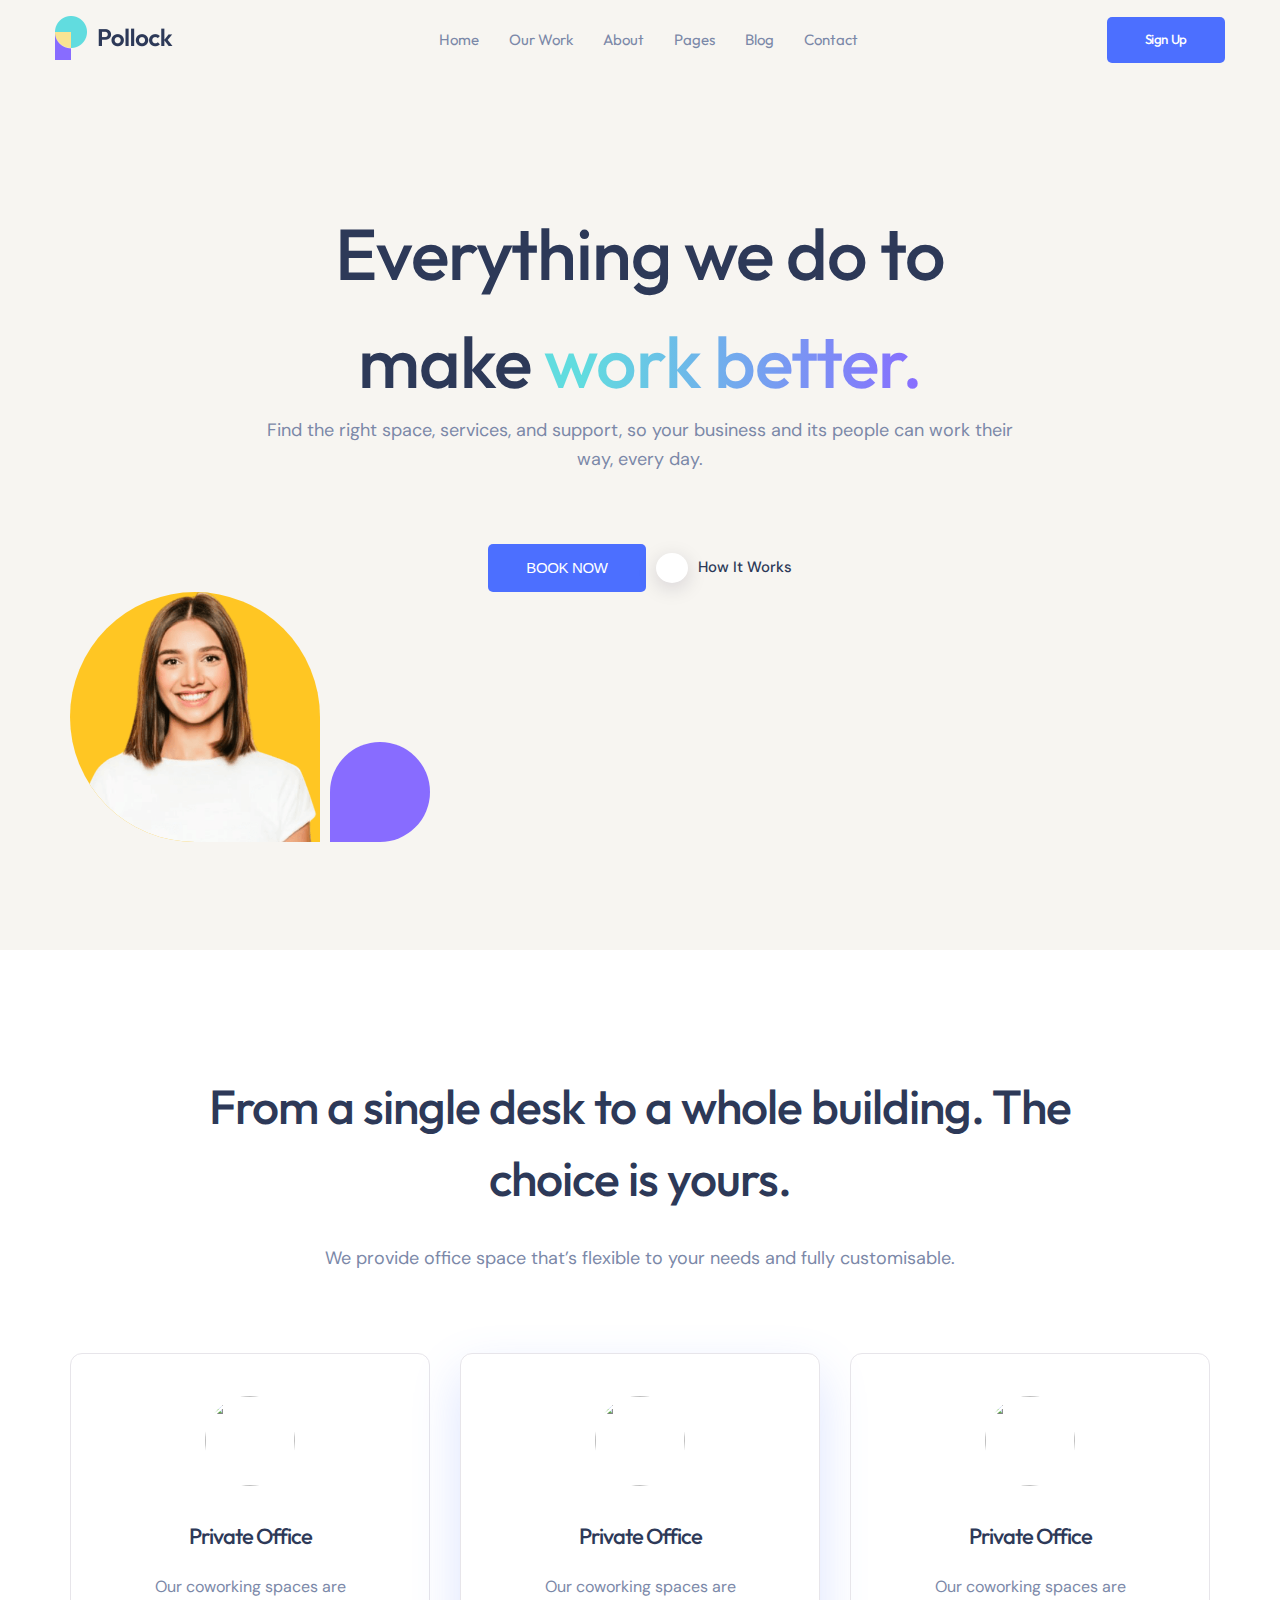
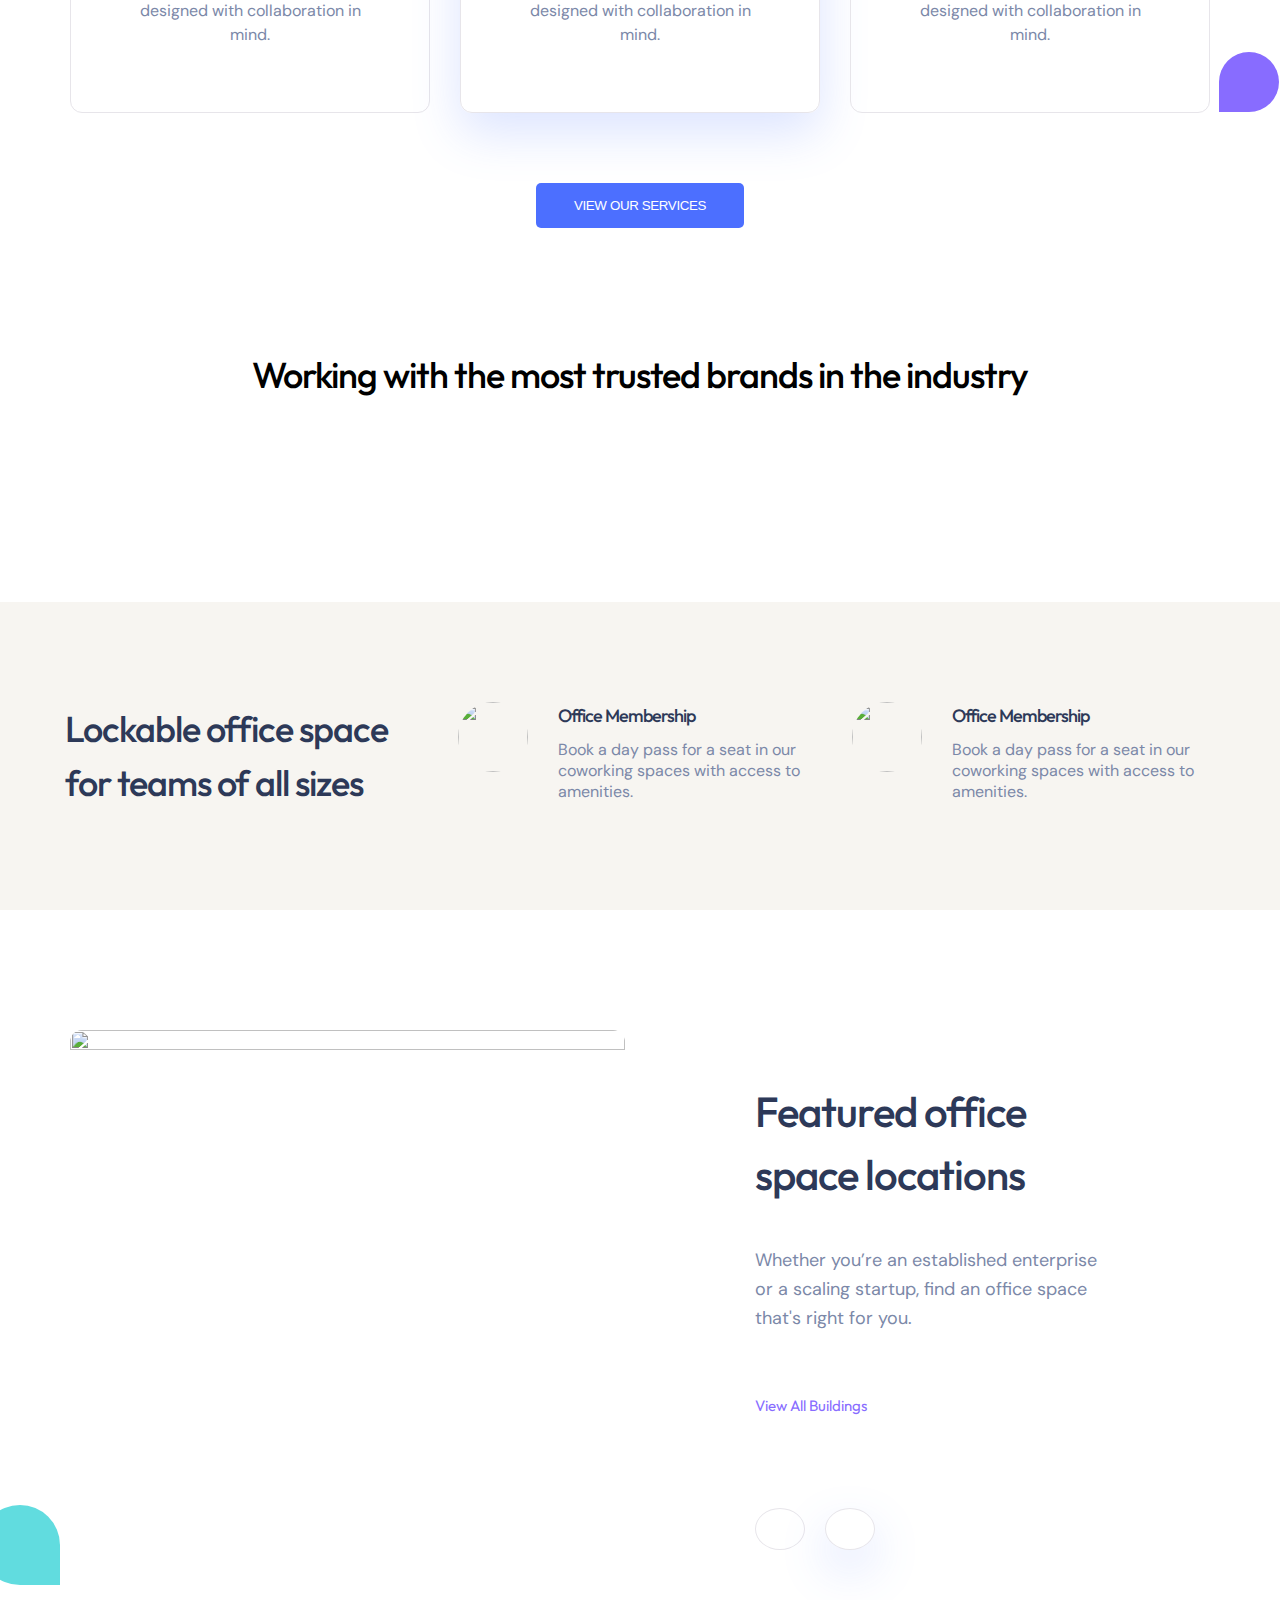
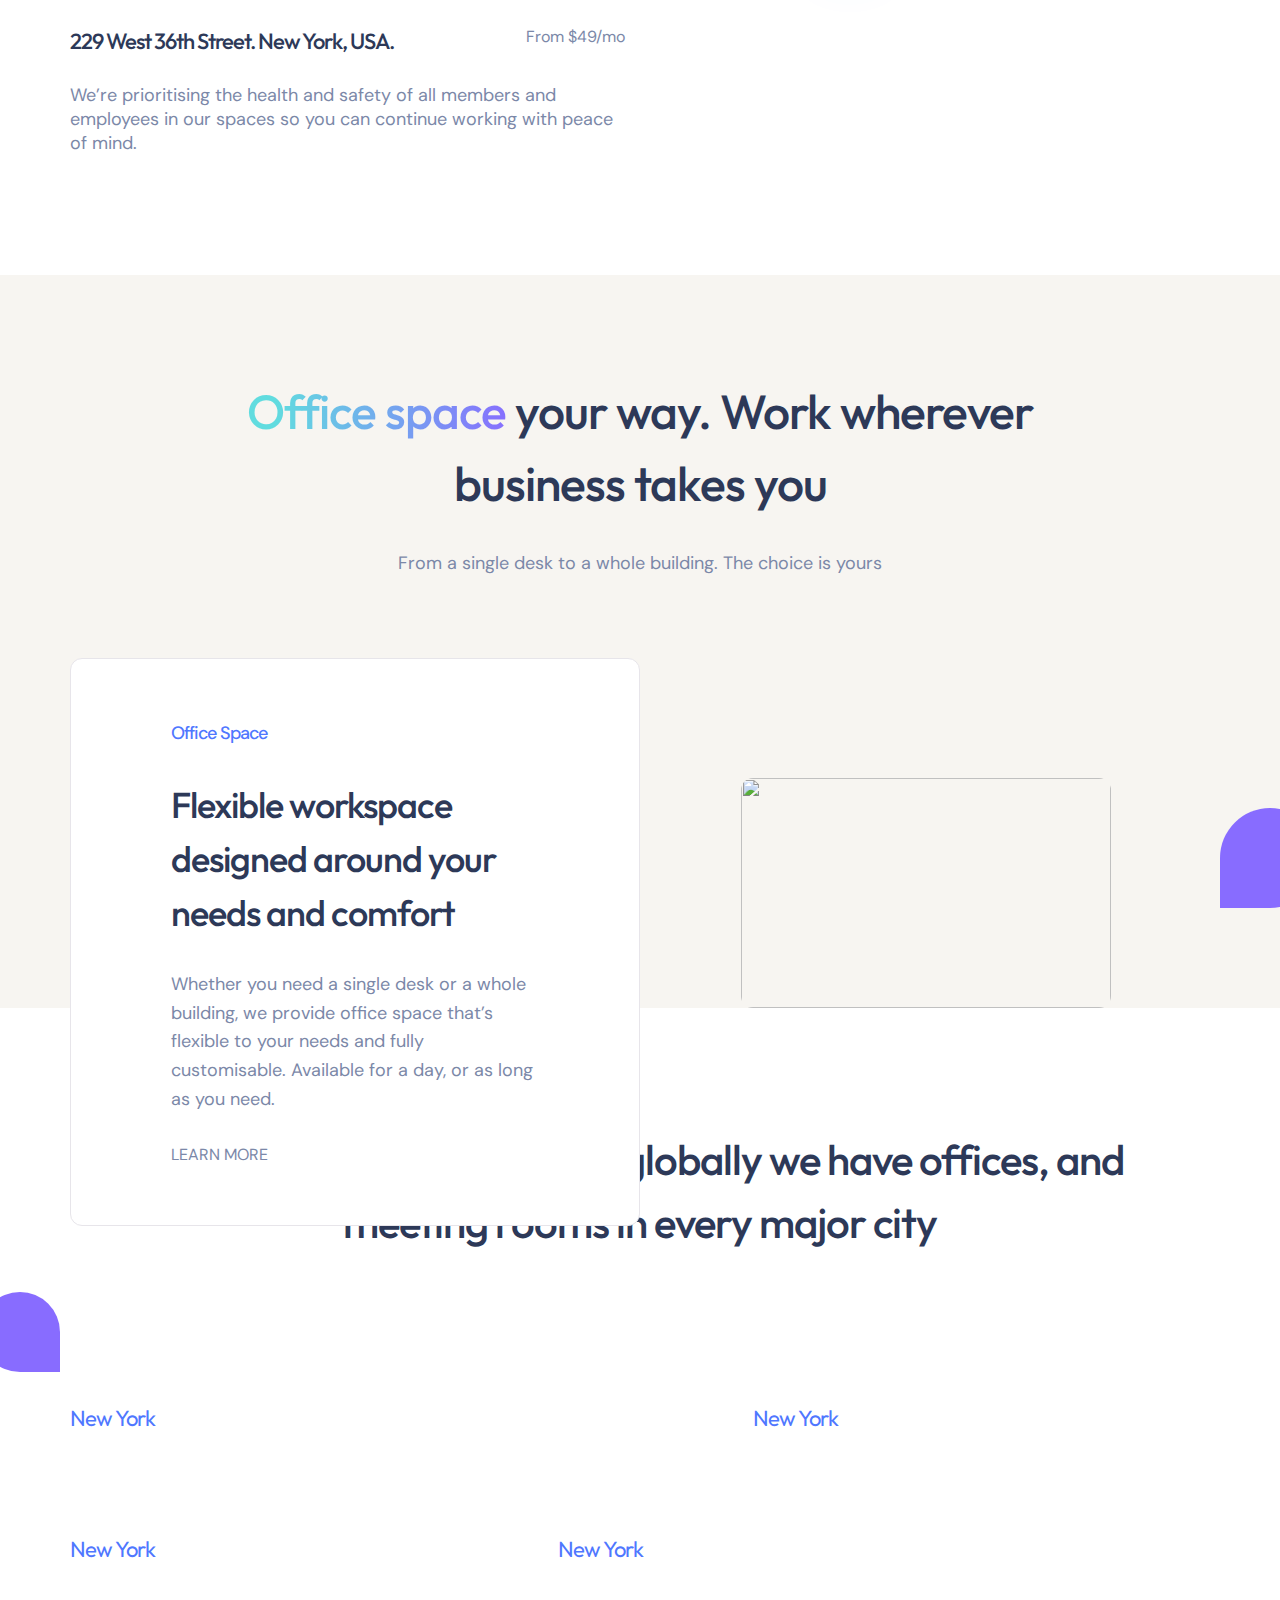
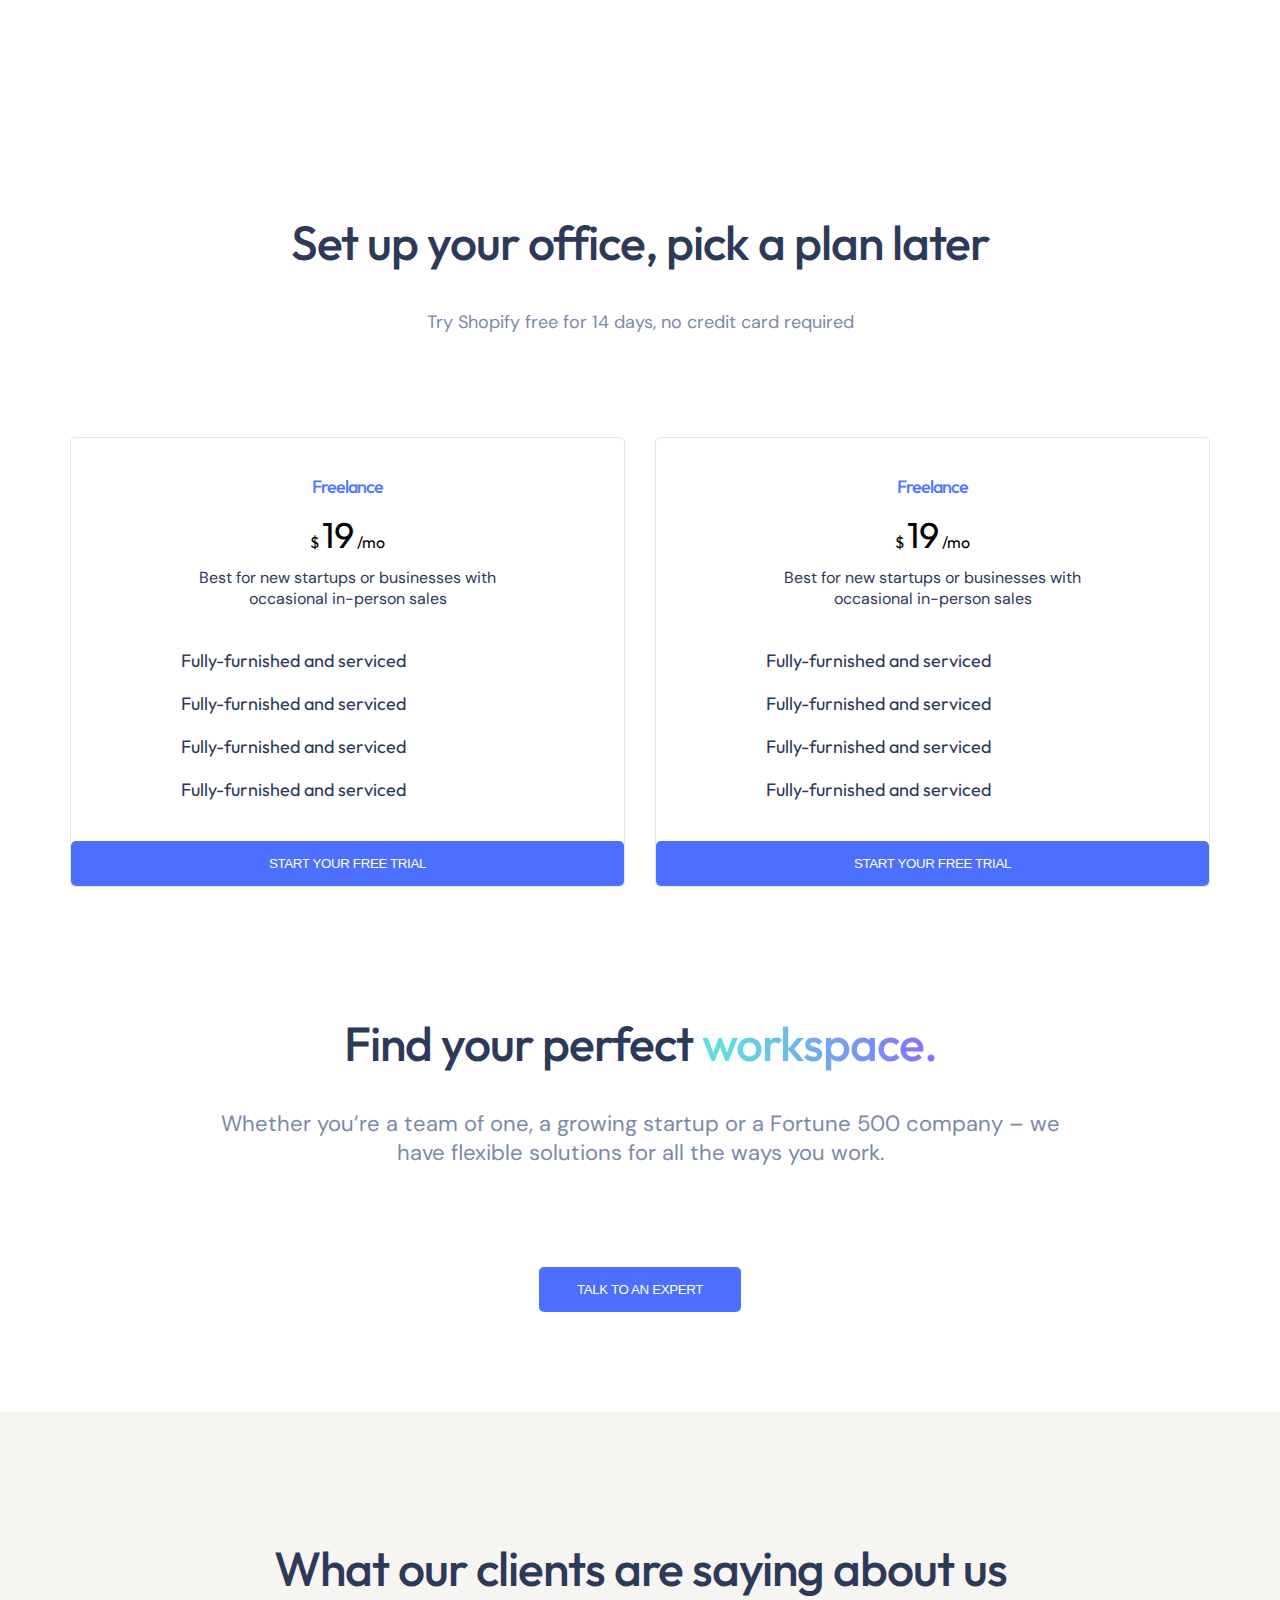
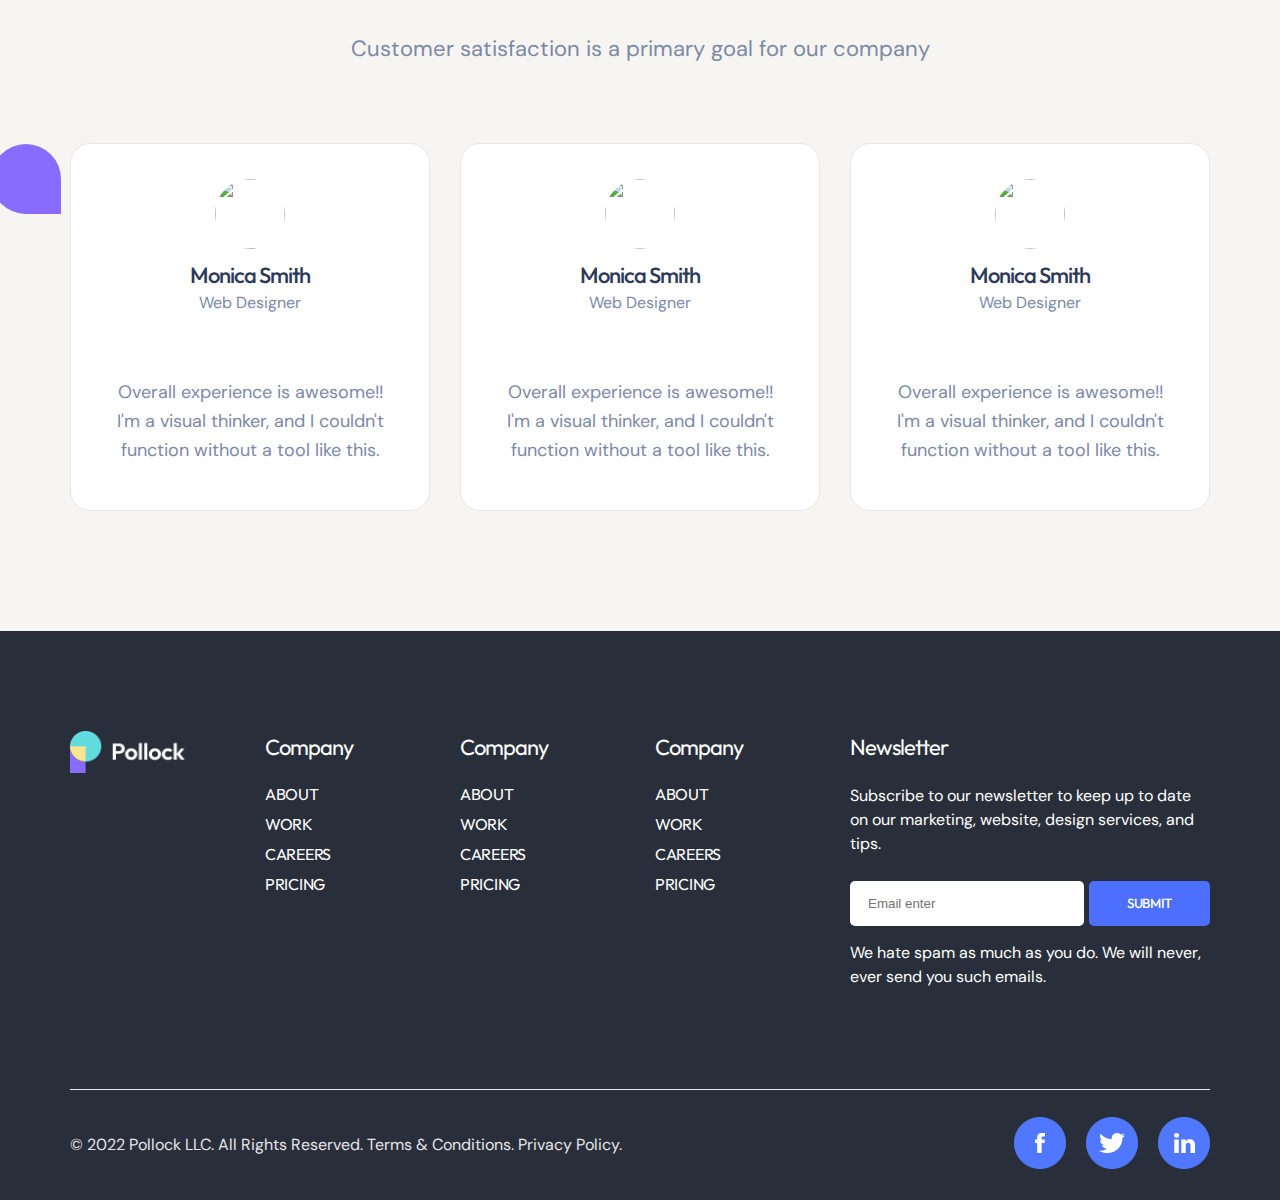
==== commit 01366887: "feact : router" ====
--- a/index.html
+++ b/index.html
@@ -40,16 +40,16 @@
             <ul class="main-nav__list gap-30 unstyled d-flex align-center">
               <li class="main-nav__item">
                 <a
-                  href=""
+                  href="./index.html"
                   class="main-nav__link f-outfit hsub-2 color-text-light decoration-none"
                   >Home</a
                 >
               </li>
               <li class="main-nav__item">
                 <a
-                  href=""
+                  href="./page_portfolio.html"
                   class="main-nav__link f-outfit hsub-2 color-text-light decoration-none"
-                  >Services</a
+                  >Our Work</a
                 >
               </li>
               <li class="main-nav__item">
@@ -61,14 +61,14 @@
               </li>
               <li class="main-nav__item">
                 <a
-                  href=""
+                  href="./page_shop_single_product.html"
                   class="main-nav__link f-outfit hsub-2 color-text-light decoration-none"
                   >Pages</a
                 >
               </li>
               <li class="main-nav__item">
                 <a
-                  href=""
+                  href="./page_blog_v1.html"
                   class="main-nav__link f-outfit hsub-2 color-text-light decoration-none"
                   >Blog</a
                 >
@@ -461,7 +461,7 @@
                       class="collection-card__image radius-medium__secondary"
                     />
                   </div>
-                  <h3 class="collection-card__title">
+                  <h3 class="collection-card__title weight-400">
                     <a
                       href=""
                       class="mt-30 d-flex decoration-none color-main-blue h5"
@@ -480,7 +480,7 @@
                       class="collection-card__image radius-medium__secondary"
                     />
                   </div>
-                  <h3 class="collection-card__title">
+                  <h3 class="collection-card__title weight-400">
                     <a
                       href=""
                       class="mt-30 d-flex decoration-none color-main-blue h5"
@@ -499,7 +499,7 @@
                       class="collection-card__image radius-medium__secondary"
                     />
                   </div>
-                  <h3 class="collection-card__title">
+                  <h3 class="collection-card__title weight-400">
                     <a
                       href=""
                       class="mt-30 d-flex decoration-none color-main-blue h5"
@@ -518,7 +518,7 @@
                       class="collection-card__image radius-medium__secondary"
                     />
                   </div>
-                  <h3 class="collection-card__title">
+                  <h3 class="collection-card__title weight-400">
                     <a
                       href=""
                       class="mt-30 d-flex decoration-none color-main-blue h5"
@@ -594,7 +594,7 @@
                     </ul>
                   </div>
                   <button
-                    class="button button-bg__primary button-spacing__primary radius-small"
+                    class="text-uppercase button button-bg__primary button-spacing__primary radius-small"
                   >
                     Start your free trial
                   </button>
@@ -652,7 +652,7 @@
                     </ul>
                   </div>
                   <button
-                    class="button button-bg__primary button-spacing__primary radius-small"
+                    class="text-uppercase button button-bg__primary button-spacing__primary radius-small"
                   >
                     Start your free trial
                   </button>
@@ -690,7 +690,7 @@
           </div>
           <div class="container">
             <div class="row mt-80">
-              <div class="col" style="--w-sm:12; --w-xl:4">
+              <div class="col" style="--w-sm: 12; --w-xl: 4">
                 <div
                   class="about__card after--medium__top--right relative bg-white border-solid__light radius-medium d-flex flex-column align-center"
                 >
@@ -704,7 +704,9 @@
                   <div class="card__header text-center">
                     <h3 class="h5 color-text-heading">Monica Smith</h3>
                     <span class="f-sans color-text-light"> Web Designer </span>
-                    <div class="card__header__star d-flex gap-10 justify-center">
+                    <div
+                      class="card__header__star d-flex gap-10 justify-center"
+                    >
                       <span>
                         <i class="fa-solid fa-star color-main-origin"></i>
                       </span>
@@ -729,7 +731,7 @@
                   </div>
                 </div>
               </div>
-              <div class="col" style="--w-sm:12; --w-xl:4">
+              <div class="col" style="--w-sm: 12; --w-xl: 4">
                 <div
                   class="about__card bg-white border-solid__light radius-medium d-flex flex-column align-center"
                 >
@@ -743,7 +745,9 @@
                   <div class="card__header text-center">
                     <h3 class="h5 color-text-heading">Monica Smith</h3>
                     <span class="f-sans color-text-light"> Web Designer </span>
-                    <div class="card__header__star d-flex gap-10 justify-center">
+                    <div
+                      class="card__header__star d-flex gap-10 justify-center"
+                    >
                       <span>
                         <i class="fa-solid fa-star color-main-origin"></i>
                       </span>
@@ -768,7 +772,7 @@
                   </div>
                 </div>
               </div>
-              <div class="col" style="--w-sm:12; --w-xl:4">
+              <div class="col" style="--w-sm: 12; --w-xl: 4">
                 <div
                   class="about__card bg-white border-solid__light radius-medium d-flex flex-column align-center"
                 >
@@ -782,7 +786,9 @@
                   <div class="card__header text-center">
                     <h3 class="h5 color-text-heading">Monica Smith</h3>
                     <span class="f-sans color-text-light"> Web Designer </span>
-                    <div class="card__header__star d-flex gap-10 justify-center">
+                    <div
+                      class="card__header__star d-flex gap-10 justify-center"
+                    >
                       <span>
                         <i class="fa-solid fa-star color-main-origin"></i>
                       </span>
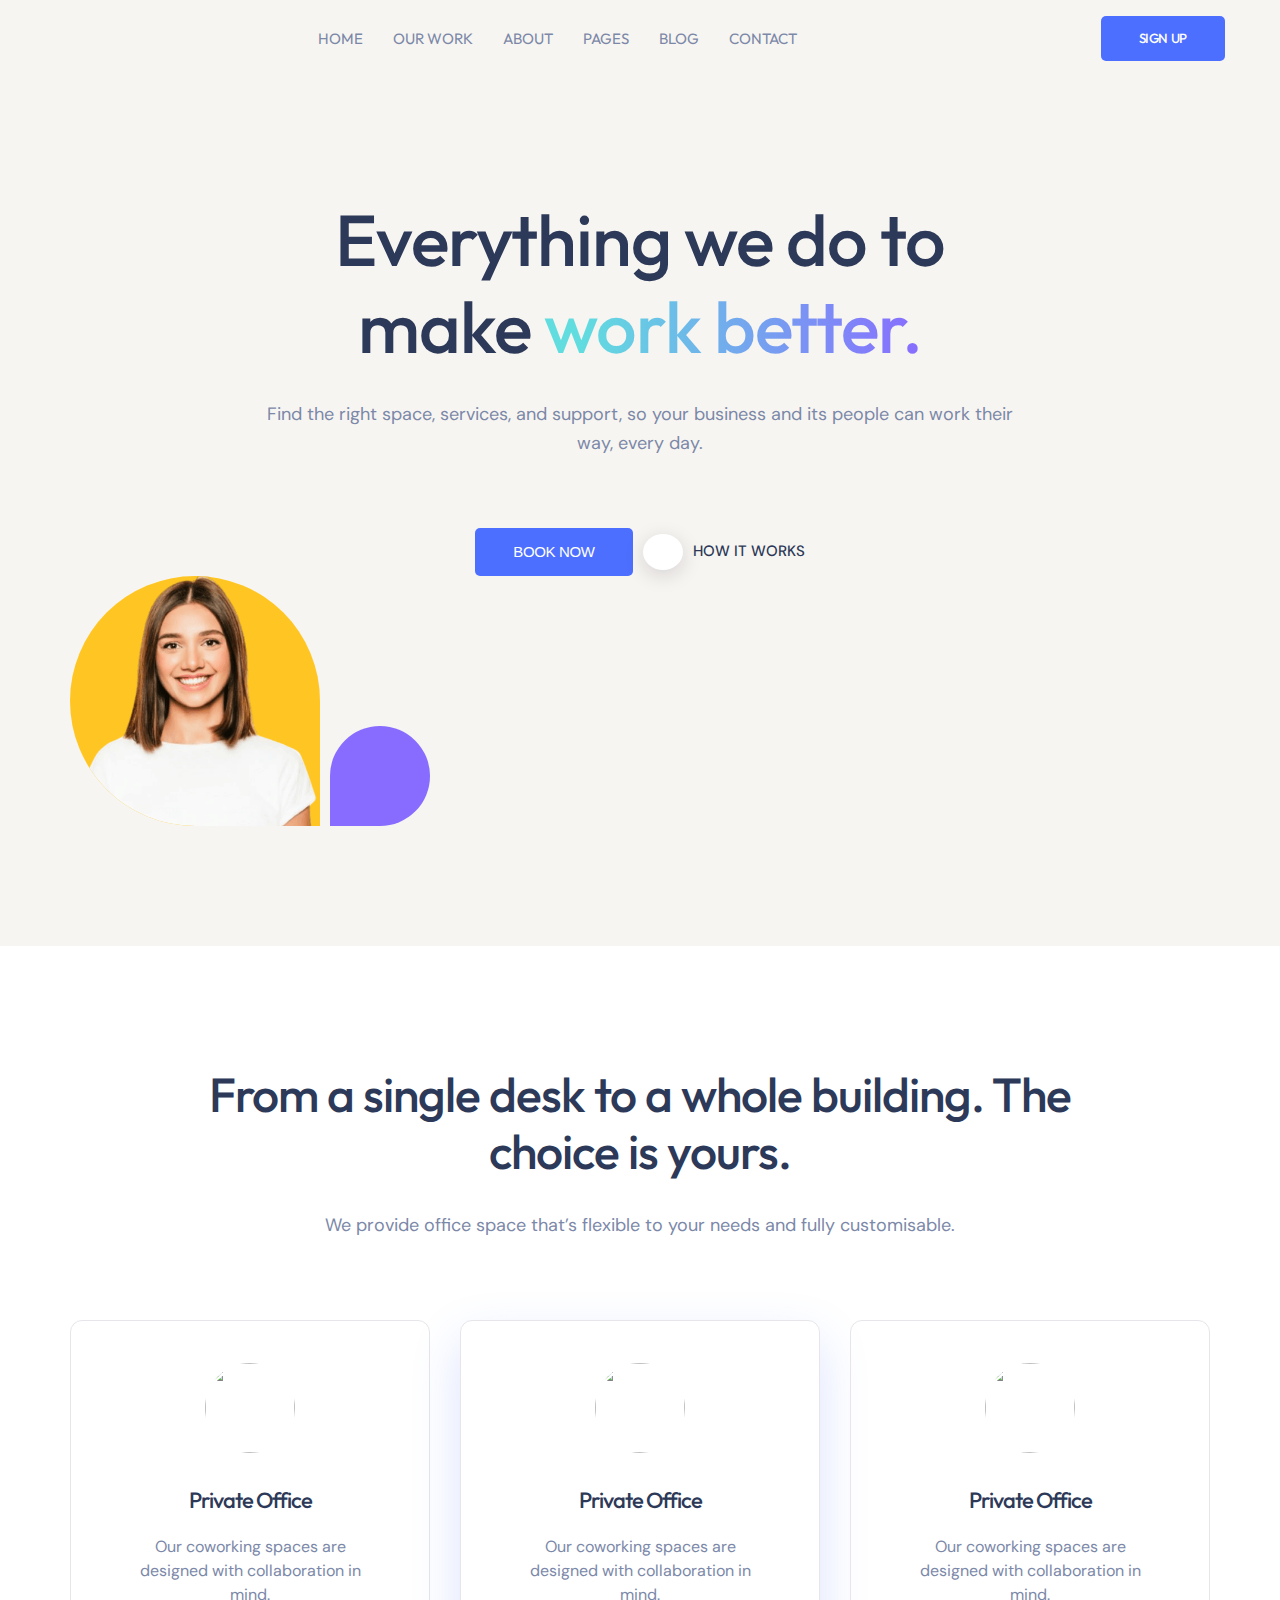
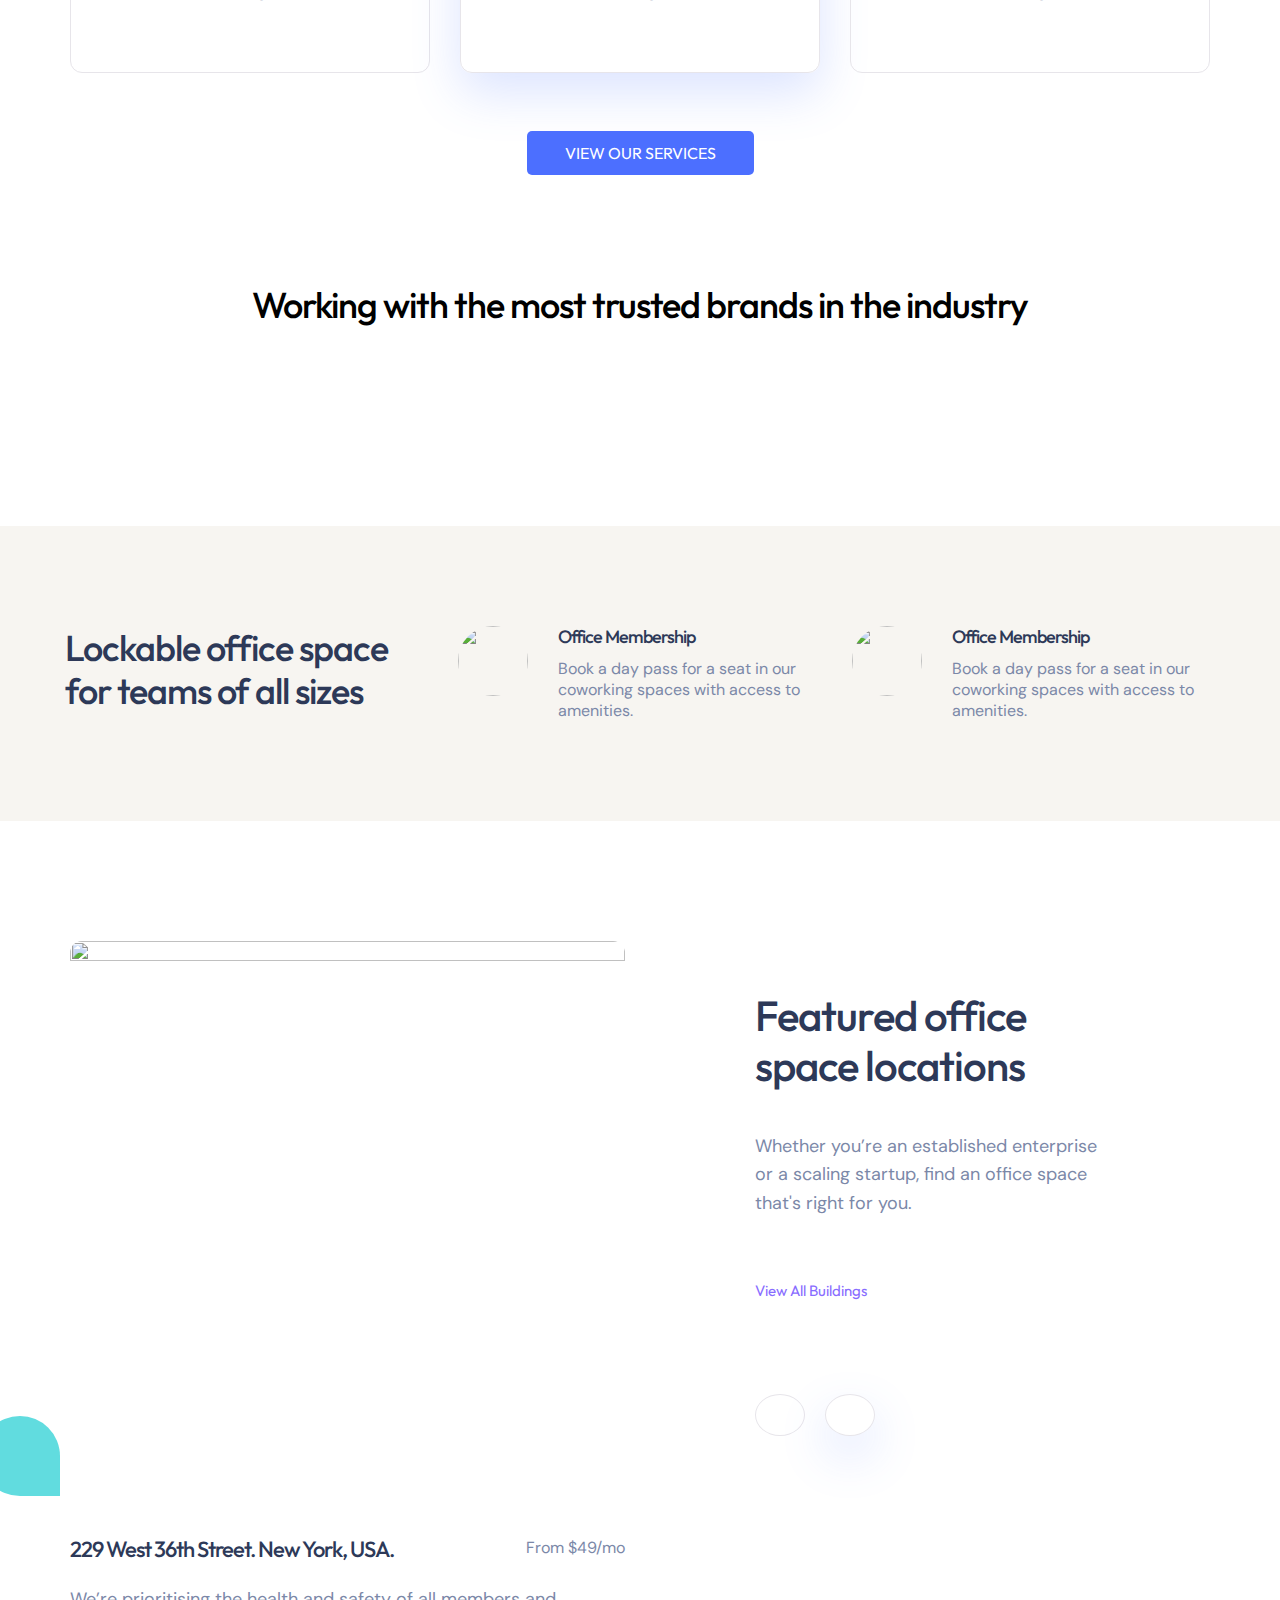
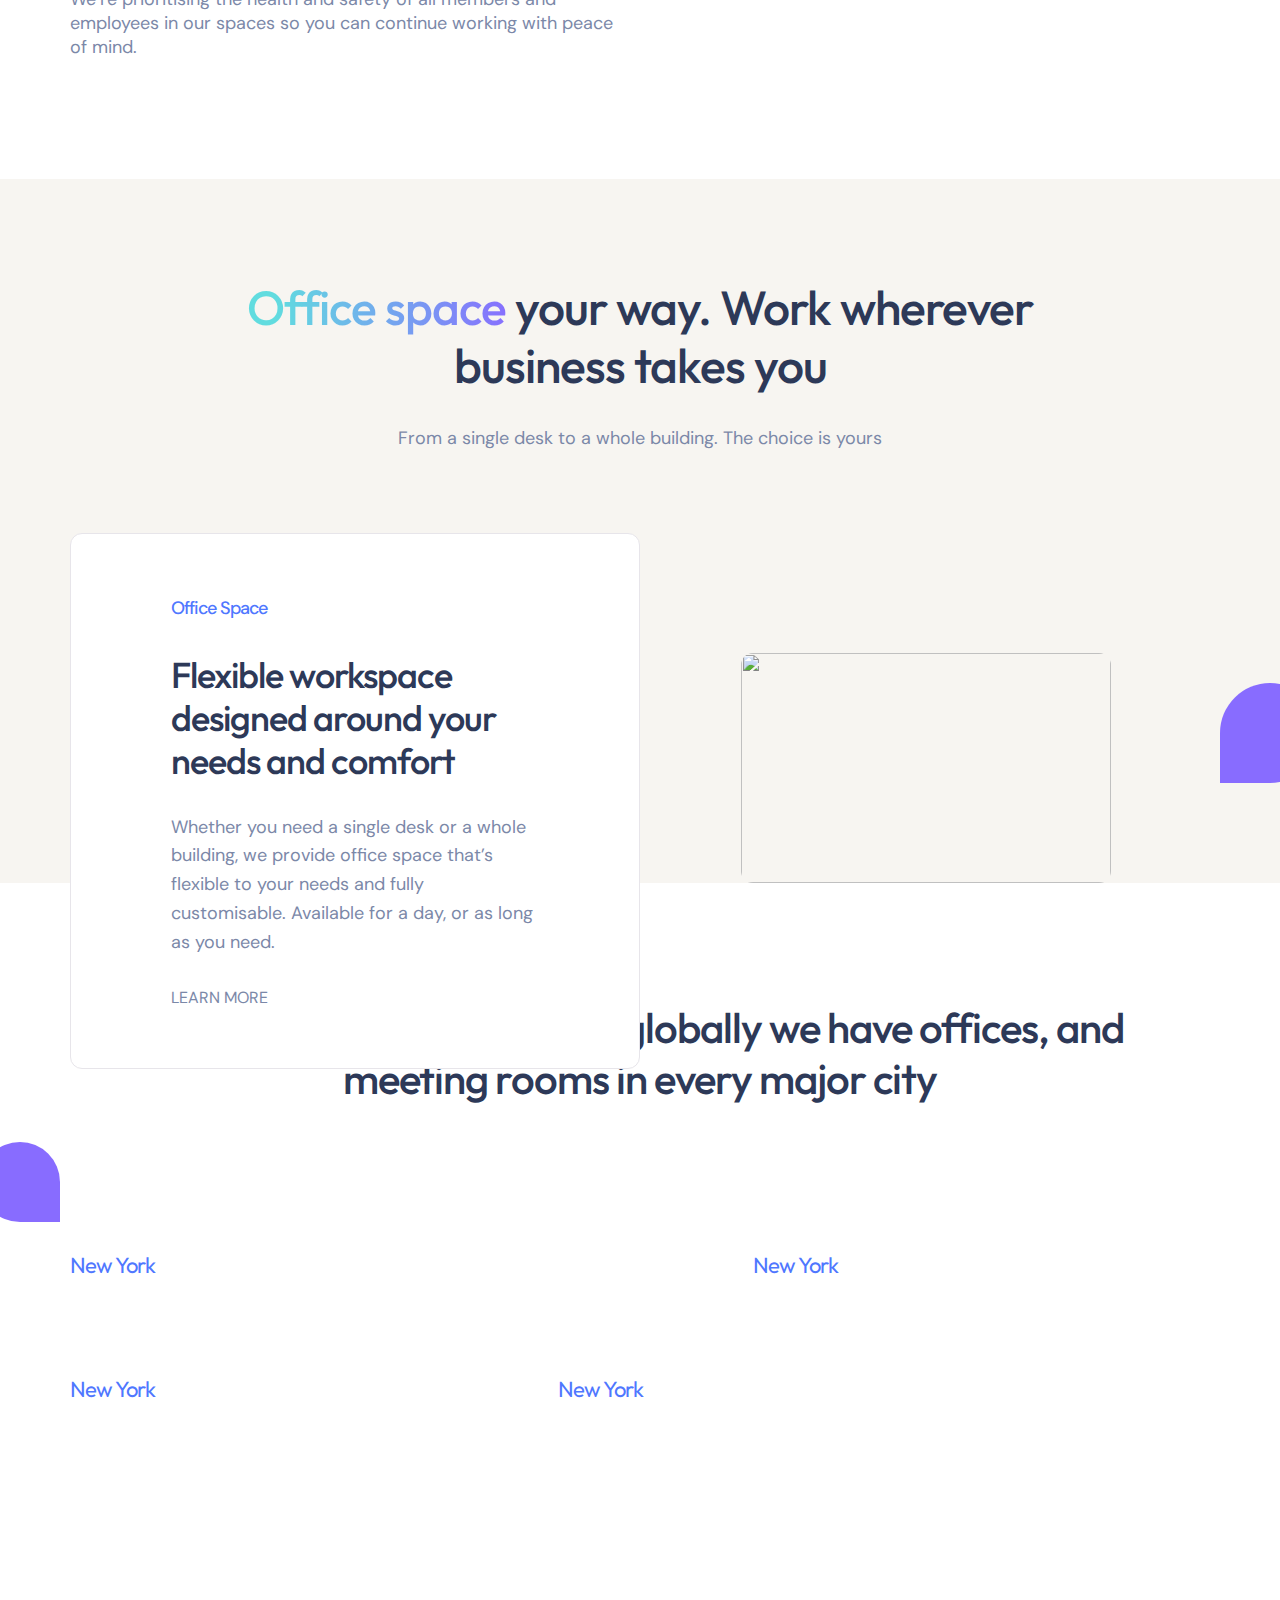
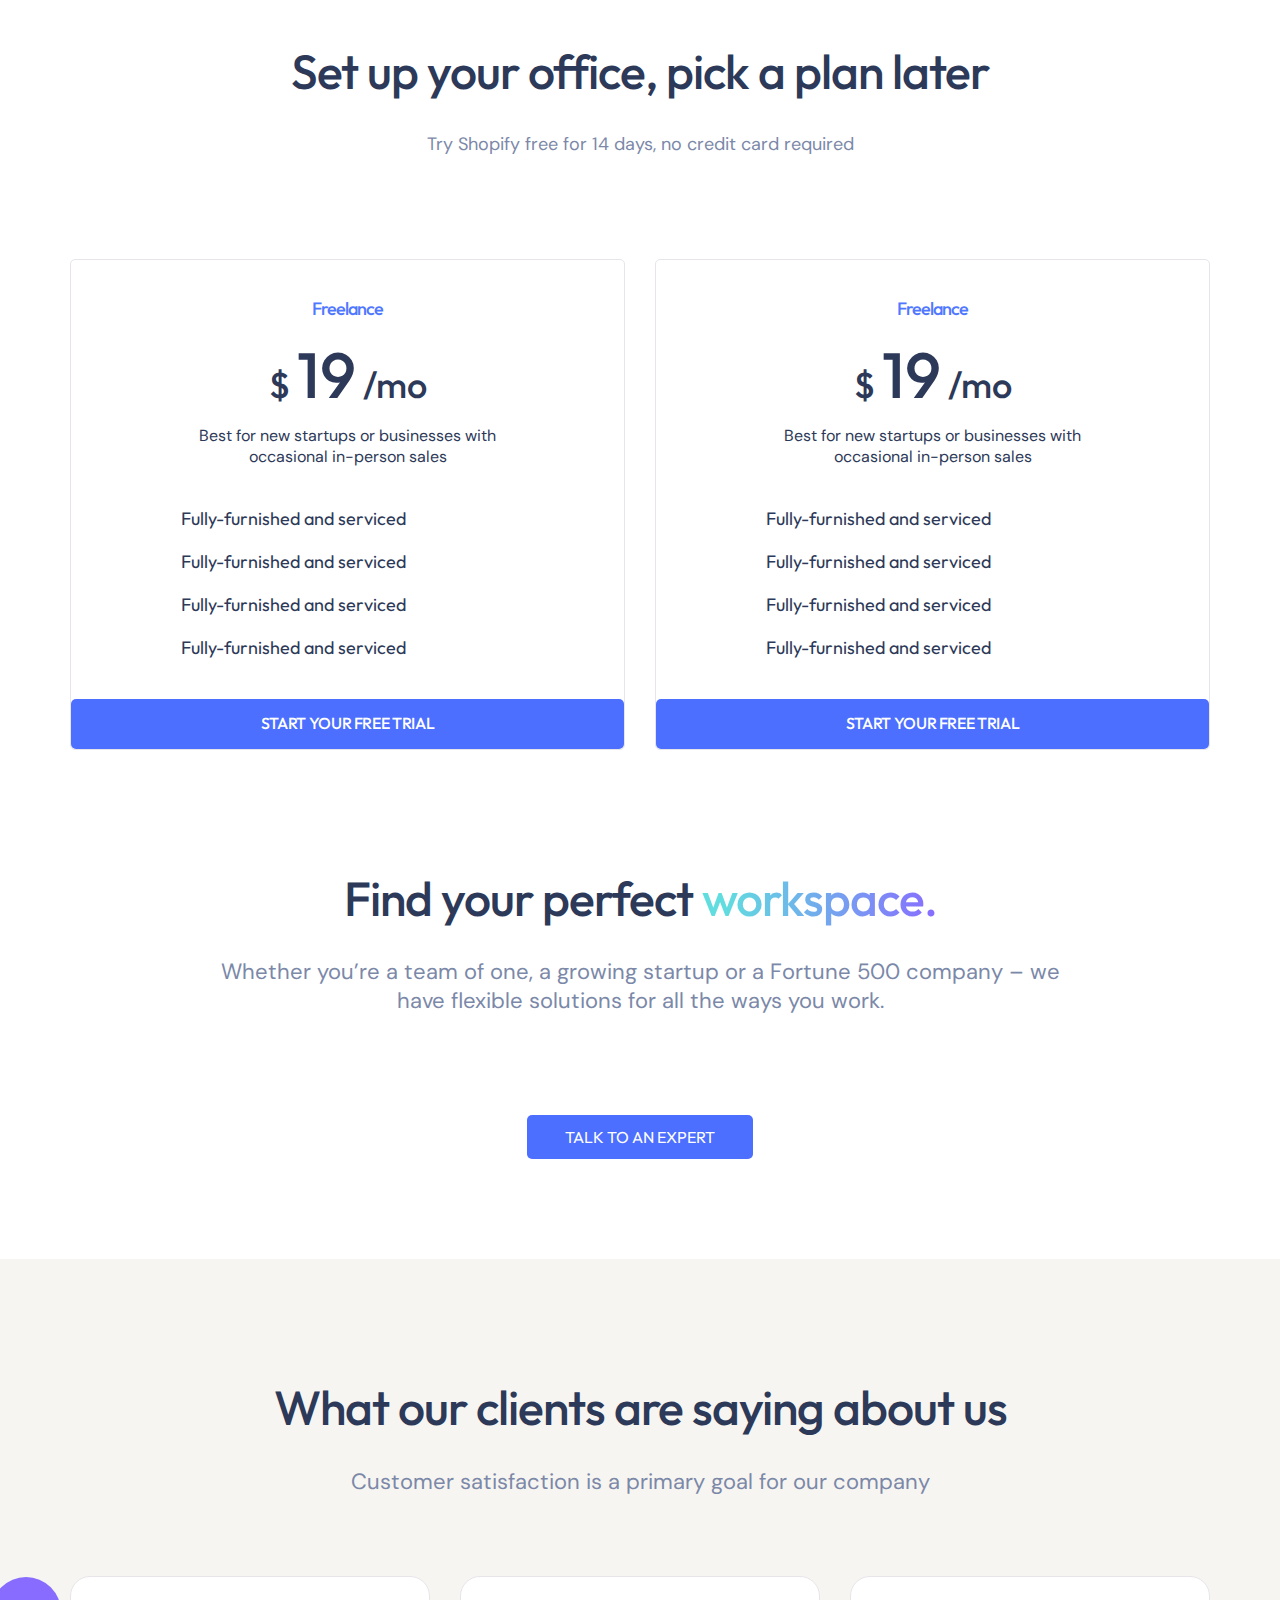
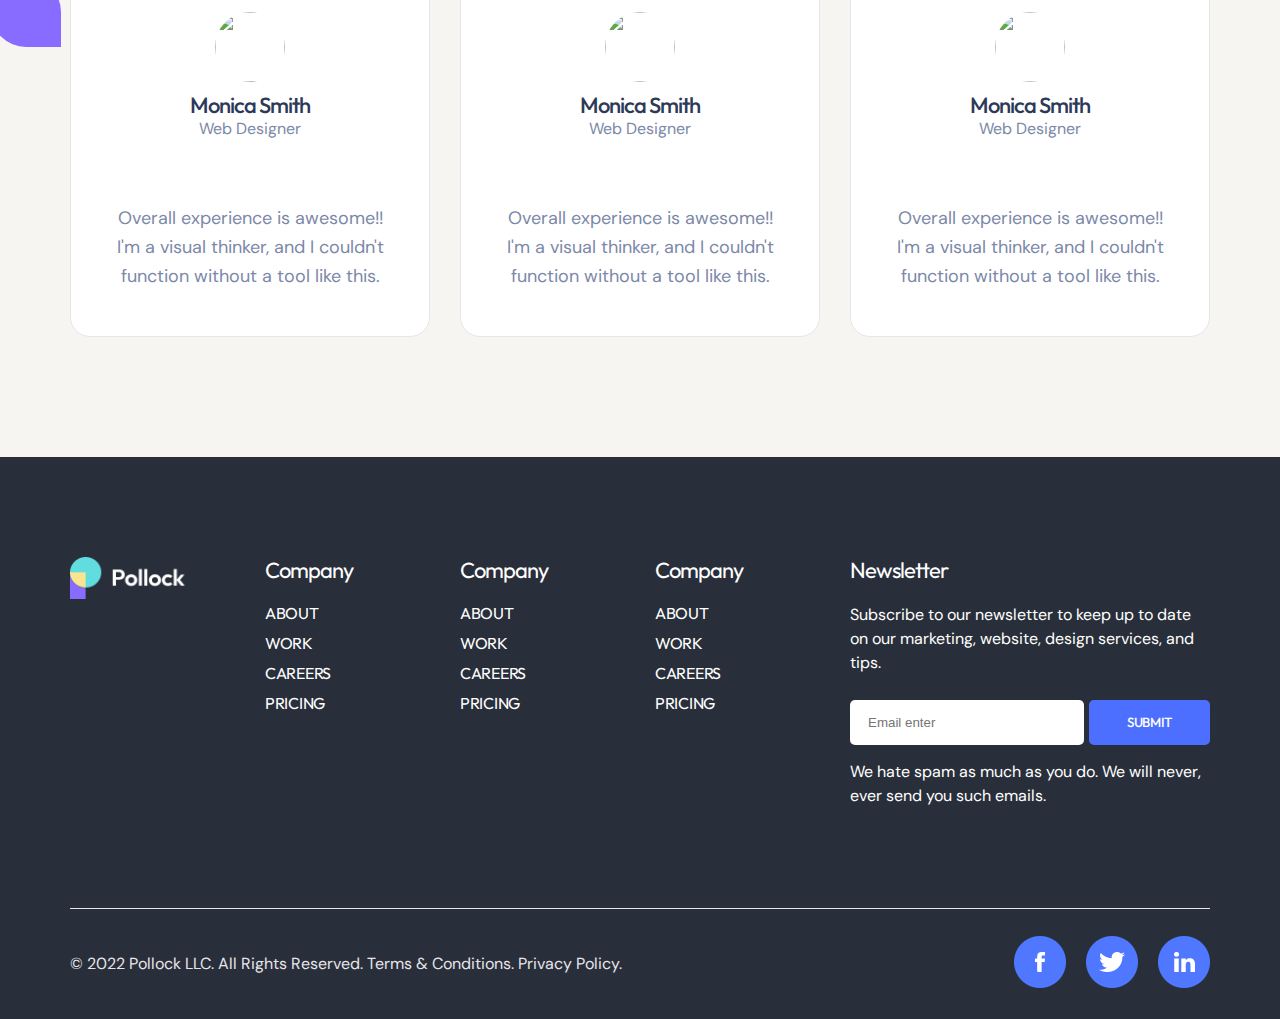
==== commit c9ae6348: "feact : edit class bem" ====
--- a/index.html
+++ b/index.html
@@ -31,7 +31,7 @@
             <a href="" class="header-logo__link">
               <img
                 class="header-logo__image"
-                src="./assets/image/logo.png"
+                src="https://upload.wikimedia.org/wikipedia/commons/thumb/a/a4/Disney_wordmark.svg/2560px-Disney_wordmark.svg.png"
                 alt=""
               />
             </a>
@@ -41,42 +41,42 @@
               <li class="main-nav__item">
                 <a
                   href="./index.html"
-                  class="main-nav__link f-outfit hsub-2 color-text-light decoration-none"
+                  class="main-nav__link text-uppercase f-outfit hsub-2 color-text-light decoration-none"
                   >Home</a
                 >
               </li>
               <li class="main-nav__item">
                 <a
                   href="./page_portfolio.html"
-                  class="main-nav__link f-outfit hsub-2 color-text-light decoration-none"
+                  class="main-nav__link text-uppercase f-outfit hsub-2 color-text-light decoration-none"
                   >Our Work</a
                 >
               </li>
               <li class="main-nav__item">
                 <a
                   href=""
-                  class="main-nav__link f-outfit hsub-2 color-text-light decoration-none"
+                  class="main-nav__link text-uppercase f-outfit hsub-2 color-text-light decoration-none"
                   >About</a
                 >
               </li>
               <li class="main-nav__item">
                 <a
                   href="./page_shop_single_product.html"
-                  class="main-nav__link f-outfit hsub-2 color-text-light decoration-none"
+                  class="main-nav__link text-uppercase f-outfit hsub-2 color-text-light decoration-none"
                   >Pages</a
                 >
               </li>
               <li class="main-nav__item">
                 <a
                   href="./page_blog_v1.html"
-                  class="main-nav__link f-outfit hsub-2 color-text-light decoration-none"
+                  class="main-nav__link text-uppercase f-outfit hsub-2 color-text-light decoration-none"
                   >Blog</a
                 >
               </li>
               <li class="main-nav__item">
                 <a
                   href=""
-                  class="main-nav__link f-outfit hsub-2 color-text-light decoration-none"
+                  class="main-nav__link text-uppercase f-outfit hsub-2 color-text-light decoration-none"
                   >Contact</a
                 >
               </li>
@@ -86,20 +86,20 @@
             <div class="header-action__item">
               <a href="" class="header-action__link">
                 <i
-                  class="fa-solid header-action__icon fa-magnifying-glass color-text-light"
+                  class="fa-solid header-action__icon h-full fa-magnifying-glass color-text-light"
                 ></i>
               </a>
             </div>
             <div class="header-action__item">
               <a href="" class="header-action__link">
                 <i
-                  class="fa-solid header-action__icon fa-bag-shopping color-text-light"
+                  class="fa-solid header-action__icon h-full fa-bag-shopping color-text-light"
                 ></i>
               </a>
             </div>
             <div class="header-action__item">
               <button
-                class="button f-outfit radius-small button-bg__primary button-spacing__primary"
+                class="button text-uppercase f-outfit radius-small button-bg--primary button-spacing--primary"
               >
                 Sign Up
               </button>
@@ -113,25 +113,27 @@
                 Everything we do to make
                 <span class="color-gradient-blue">work better.</span>
               </h2>
-              <p class="f-sans paragraph-1 color-text-light">
+              <div class="f-sans paragraph-1 color-text-light mt-30">
                 Find the right space, services, and support, so your business
                 and its people can work their way, every day.
-              </p>
+              </div>
             </div>
             <div
               class="banner-action d-flex gap-10 align-center justify-center"
             >
               <button
-                class="button text-uppercase hsub-2 button-bg__primary radius-small button-spacing__primary"
+                class="button text-uppercase hsub-2 button-bg--primary radius-small button-spacing--primary"
               >
                 Book Now
               </button>
               <button
                 class="button d-flex justify-center button__play shadow-primary radius-big"
               >
-                <i class="fa-solid fa-play"></i>
+                <i class="fa-solid fa-play color-main-blue"></i>
               </button>
-              <span class="f-sans hsub-2 color-text-heading weight-500">
+              <span
+                class="text-uppercase f-sans hsub-2 color-text-heading weight-500"
+              >
                 How It Works
               </span>
             </div>
@@ -152,21 +154,21 @@
       <!-- end header -->
       <main class="main">
         <section class="page-section pb-120 container">
-          <div class="box-text__large text-center d-flex flex-column gap-30">
+          <div class="box-text--large text-center">
             <h2 class="h2 color-text-heading">
               From a single desk to a whole building. The choice is yours.
             </h2>
-            <p class="f-sans paragraph-1 color-text-light">
+            <div class="mt-30 f-sans paragraph-1 color-text-light">
               We provide office space that’s flexible to your needs and fully
               customisable.
-            </p>
+            </div>
           </div>
           <div class="row service-wrapper">
             <div class="col" style="--w-sm: 12; --w-xl: 4">
               <div
-                class="service-card align-center border-solid__light radius-normal d-flex flex-column gap-30"
+                class="service-card align-center border-solid--light radius-normal d-flex flex-column gap-30"
               >
-                <div class="card__figure">
+                <div class="service-card__figure">
                   <img
                     class="service-card__img radius-big"
                     src="https://i.pinimg.com/564x/3e/eb/02/3eeb023d16e6fb7669c896e4bb64d5f5.jpg"
@@ -174,8 +176,10 @@
                   />
                 </div>
                 <div class="service-card__body text-center">
-                  <h3 class="service-card__title h5 color-text-heading">
-                    Private Office
+                  <h3 class="service-card__title">
+                    <a href="" class="h5 color-text-heading decoration-none">
+                      Private Office</a
+                    >
                   </h3>
                   <p class="f-sans paragraph-2 color-text-light">
                     Our coworking spaces are designed with collaboration in
@@ -186,9 +190,9 @@
             </div>
             <div class="col" style="--w-sm: 12; --w-xl: 4">
               <div
-                class="service-card shadow-blue align-center border-solid__light radius-normal d-flex flex-column gap-30"
+                class="service-card shadow-blue align-center border-solid--light radius-normal d-flex flex-column gap-30"
               >
-                <div class="card__figure">
+                <div class="service-card__figure">
                   <img
                     class="service-card__img radius-big"
                     src="https://i.pinimg.com/564x/3e/eb/02/3eeb023d16e6fb7669c896e4bb64d5f5.jpg"
@@ -196,8 +200,10 @@
                   />
                 </div>
                 <div class="service-card__body text-center">
-                  <h3 class="service-card__title h5 color-text-heading">
-                    Private Office
+                  <h3 class="service-card__title">
+                    <a href="" class="h5 color-text-heading decoration-none">
+                      Private Office</a
+                    >
                   </h3>
                   <p class="f-sans paragraph-2 color-text-light">
                     Our coworking spaces are designed with collaboration in
@@ -208,9 +214,9 @@
             </div>
             <div class="col" style="--w-sm: 12; --w-xl: 4">
               <div
-                class="service-card relative after--small__bottom--right align-center border-solid__light radius-normal d-flex flex-column gap-30"
+                class="service-card align-center border-solid--light radius-normal d-flex flex-column gap-30"
               >
-                <div class="card__figure">
+                <div class="service-card__figure">
                   <img
                     class="service-card__img radius-big"
                     src="https://i.pinimg.com/564x/3e/eb/02/3eeb023d16e6fb7669c896e4bb64d5f5.jpg"
@@ -218,8 +224,10 @@
                   />
                 </div>
                 <div class="service-card__body text-center">
-                  <h3 class="service-card__title h5 color-text-heading">
-                    Private Office
+                  <h3 class="service-card__title">
+                    <a href="" class="h5 color-text-heading decoration-none">
+                      Private Office</a
+                    >
                   </h3>
                   <p class="f-sans paragraph-2 color-text-light">
                     Our coworking spaces are designed with collaboration in
@@ -230,15 +238,15 @@
             </div>
           </div>
           <div class="text-center">
-            <button
-              class="button button-bg__primary text-uppercase radius-small button-spacing__primary"
+            <a href=""
+              class="decoration-none f-outfit button-bg--primary text-uppercase radius-small button-spacing--primary"
             >
               View Our Services
-            </button>
+          </a>
           </div>
         </section>
         <section class="page-section">
-          <div class="box-text__medium text-center">
+          <div class="box-text--medium text-center">
             <h2 class="h4">
               Working with the most trusted brands in the industry
             </h2>
@@ -289,10 +297,10 @@
                     <h3 class="benefit-card__title h6 color-text-heading">
                       Office Membership
                     </h3>
-                    <p class="f-sans color-text-light">
+                    <div class="f-sans color-text-light">
                       Book a day pass for a seat in our coworking spaces with
                       access to amenities.
-                    </p>
+                    </div>
                   </div>
                 </div>
               </div>
@@ -309,10 +317,10 @@
                     <h3 class="benefit-card__title h6 color-text-heading">
                       Office Membership
                     </h3>
-                    <p class="f-sans color-text-light">
+                    <div class="f-sans color-text-light">
                       Book a day pass for a seat in our coworking spaces with
                       access to amenities.
-                    </p>
+                    </div>
                   </div>
                 </div>
               </div>
@@ -323,29 +331,33 @@
           <div class="featured-collection container">
             <div class="row">
               <div class="col" style="--w-sm: 12; --w-xl: 6">
-                <div
-                  class="featured__figure after--large__bottom--left relative"
-                >
-                  <img
-                    class="featured__image radius-normal aspect-square"
-                    src="https://i.pinimg.com/564x/08/1d/b2/081db28a7129f1404b90bf7f02b4e2d2.jpg"
-                    alt=""
-                  />
-                </div>
-                <div class="featured__body">
-                  <div class="d-flex justify-between">
-                    <h3 class="h5 color-text-heading">
-                      229 West 36th Street. New York, USA.
-                    </h3>
-                    <span class="f-sans color-text-light hsub-1">
-                      From $49/mo
-                    </span>
-                  </div>
-                  <p class="featured__headingsub f-sans color-text-light h6">
-                    We’re prioritising the health and safety of all members and
-                    employees in our spaces so you can continue working with
-                    peace of mind.
-                  </p>
+                <div class="featured-card">
+                  <div
+                    class="featured-card__figure after--large__bottom--left relative"
+                  >
+                    <img
+                      class="featured-card__image radius-normal aspect-square"
+                      src="https://i.pinimg.com/564x/08/1d/b2/081db28a7129f1404b90bf7f02b4e2d2.jpg"
+                      alt=""
+                    />
+                  </div>
+                  <div class="featured-card__body">
+                    <div class="d-flex justify-between">
+                      <h3 class="h5 color-text-heading">
+                        229 West 36th Street. New York, USA.
+                      </h3>
+                      <span class="f-sans color-text-light hsub-1">
+                        From $49/mo
+                      </span>
+                    </div>
+                    <div
+                      class="featured-card__headingsub f-sans color-text-light h6"
+                    >
+                      We’re prioritising the health and safety of all members
+                      and employees in our spaces so you can continue working
+                      with peace of mind.
+                    </div>
+                  </div>
                 </div>
               </div>
               <div class="col" style="--w-sm: 12; --w-xl: 6">
@@ -353,12 +365,12 @@
                   <h2 class="h3 color-text-heading">
                     Featured office space locations
                   </h2>
-                  <p
+                  <div
                     class="featured-content__headingsub paragraph-1 f-sans color-text-light"
                   >
                     Whether you’re an established enterprise or a scaling
                     startup, find an office space that's right for you.
-                  </p>
+                  </div>
                   <a
                     href=""
                     class="decoration-none d-flex align-center gap-10 hsub-2 f-outfit color-main-purple"
@@ -367,12 +379,12 @@
                   </a>
                   <div class="featured-content__button d-flex gap-20">
                     <button
-                      class="featured__button__prc bg-white border-solid__light radius-big d-flex align-center"
+                      class="featured__button__prc bg-white border-solid--light radius-big d-flex align-center"
                     >
                       <i class="fa-solid fa-chevron-left"></i>
                     </button>
                     <button
-                      class="featured__button__append bg-white border-solid__light radius-big d-flex align-center shadow-blue"
+                      class="featured__button__append bg-white border-solid--light radius-big d-flex align-center shadow-blue"
                     >
                       <i class="fa-solid fa-angle-right"></i>
                     </button>
@@ -384,7 +396,7 @@
         </section>
         <section class="page-section mt-120 pd-100 bg-light-2">
           <div class="container">
-            <div class="box-text__medium text-center">
+            <div class="box-text--medium text-center">
               <h2 class="h2 color-text-heading">
                 <span class="color-gradient-blue"> Office space </span> your
                 way. Work wherever business takes you
@@ -395,16 +407,16 @@
             </div>
             <div class="office-wrapper">
               <div
-                class="office__figure d-flex justify-end after--big__bottom--right relative"
+                class="office-figure d-flex justify-end after--big__bottom--right relative"
               >
                 <img
                   src="https://i.pinimg.com/564x/39/49/7d/39497db26345f69112f2221a5af4eeae.jpg"
                   alt=""
-                  class="office__image radius-normal"
+                  class="office-image radius-normal"
                 />
 
                 <div
-                  class="office__space bg-white absolute radius-normal border-solid__light"
+                  class="office-space bg-white absolute radius-normal border-solid--light"
                 >
                   <h5>
                     <a
@@ -429,11 +441,11 @@
                     Learn more <i class="fa-solid fa-arrow-right"></i>
                   </a>
                 </div>
-                <div class="office__figure__sub absolute">
+                <div class="office-figure__sub absolute">
                   <img
                     src="https://i.pinimg.com/564x/1c/72/93/1c7293afa416f1a1a51c3c723536bba9.jpg"
                     alt=""
-                    class="figure__img__sub radius-normal"
+                    class="figure-img__sub radius-normal"
                   />
                 </div>
               </div>
@@ -441,7 +453,7 @@
           </div>
         </section>
         <section class="page-section pb-120">
-          <div class="box-text__large text-center">
+          <div class="box-text--large text-center">
             <h2 class="h3 color-text-heading">
               With over
               <span class="color-gradient-blue">3,000 locations</span> globally
@@ -453,15 +465,15 @@
               <div class="col" style="--w-sm: 12; --w-xl: 7">
                 <div class="detail-collection__card">
                   <div
-                    class="collection-card__figure after--large__bottom--left__blue relative"
+                    class="detail-collection__card__figure after--large__bottom--left__blue relative"
                   >
                     <img
                       src="https://i.pinimg.com/564x/9d/56/92/9d5692c151144bd247d358b91e349a2d.jpg"
                       alt=""
-                      class="collection-card__image radius-medium__secondary"
+                      class="detail-collection__card__figure__image radius-medium__secondary"
                     />
                   </div>
-                  <h3 class="collection-card__title weight-400">
+                  <h3 class="detail-collection__card__title weight-400">
                     <a
                       href=""
                       class="mt-30 d-flex decoration-none color-main-blue h5"
@@ -473,14 +485,16 @@
               </div>
               <div class="col" style="--w-sm: 12; --w-xl: 5">
                 <div class="detail-collection__card">
-                  <div class="collection-card__figure relative">
+                  <div
+                    class="detail-collection__card__figure "
+                  >
                     <img
-                      src="https://i.pinimg.com/564x/e9/d4/66/e9d4668d9e1cca16c4fbfa23047b9a69.jpg"
+                      src="https://i.pinimg.com/564x/9d/56/92/9d5692c151144bd247d358b91e349a2d.jpg"
                       alt=""
-                      class="collection-card__image radius-medium__secondary"
+                      class="detail-collection__card__figure__image radius-medium__secondary"
                     />
                   </div>
-                  <h3 class="collection-card__title weight-400">
+                  <h3 class="detail-collection__card__title weight-400">
                     <a
                       href=""
                       class="mt-30 d-flex decoration-none color-main-blue h5"
@@ -492,14 +506,16 @@
               </div>
               <div class="col" style="--w-sm: 12; --w-xl: 5">
                 <div class="detail-collection__card">
-                  <div class="collection-card__figure relative">
+                  <div
+                    class="detail-collection__card__figure "
+                  >
                     <img
-                      src="https://i.pinimg.com/564x/e9/d4/66/e9d4668d9e1cca16c4fbfa23047b9a69.jpg"
+                      src="https://i.pinimg.com/564x/9d/56/92/9d5692c151144bd247d358b91e349a2d.jpg"
                       alt=""
-                      class="collection-card__image radius-medium__secondary"
+                      class="detail-collection__card__figure__image radius-medium__secondary"
                     />
                   </div>
-                  <h3 class="collection-card__title weight-400">
+                  <h3 class="detail-collection__card__title weight-400">
                     <a
                       href=""
                       class="mt-30 d-flex decoration-none color-main-blue h5"
@@ -511,14 +527,16 @@
               </div>
               <div class="col" style="--w-sm: 12; --w-xl: 7">
                 <div class="detail-collection__card">
-                  <div class="collection-card__figure relative">
+                  <div
+                    class="detail-collection__card__figure "
+                  >
                     <img
-                      src="https://i.pinimg.com/564x/e9/d4/66/e9d4668d9e1cca16c4fbfa23047b9a69.jpg"
+                      src="https://i.pinimg.com/564x/9d/56/92/9d5692c151144bd247d358b91e349a2d.jpg"
                       alt=""
-                      class="collection-card__image radius-medium__secondary"
+                      class="detail-collection__card__figure__image radius-medium__secondary"
                     />
                   </div>
-                  <h3 class="collection-card__title weight-400">
+                  <h3 class="detail-collection__card__title weight-400">
                     <a
                       href=""
                       class="mt-30 d-flex decoration-none color-main-blue h5"
@@ -532,7 +550,7 @@
           </div>
         </section>
         <section class="page-section container pb-120">
-          <div class="box-text__medium text-center">
+          <div class="box-text--medium text-center">
             <h2 class="color-text-heading h2">
               Set up your office, pick a plan later
             </h2>
@@ -544,10 +562,10 @@
             <div class="row">
               <div class="col" style="--w-sm: 12; --w-xl: 6">
                 <div
-                  class="card-buy bg-white d-flex flex-column gap-40 border-solid__light radius-small"
+                  class="card-buy bg-white d-flex flex-column gap-40 border-solid--light radius-small"
                 >
                   <div
-                    class="card__header-buy d-flex flex-column gap-10 text-center"
+                    class="card-buy__header d-flex flex-column gap-10 text-center"
                   >
                     <h5 class="">
                       <a
@@ -557,8 +575,8 @@
                         Freelance
                       </a>
                     </h5>
-                    <span class="f-outfit">
-                      $ <span class="h4">19</span> /mo
+                    <span class="f-outfit h4 weight-500 color-text-heading">
+                      $ <span class="h1">19</span> /mo
                     </span>
                     <p class="f-sans color-text-heading">
                       Best for new startups or businesses with occasional
@@ -593,19 +611,19 @@
                       </li>
                     </ul>
                   </div>
-                  <button
-                    class="text-uppercase button button-bg__primary button-spacing__primary radius-small"
+                  <a href=""
+                    class="text-uppercase decoration-none f-outfit text-center button button-bg--primary button-spacing--primary radius-small"
                   >
                     Start your free trial
-                  </button>
+                </a>
                 </div>
               </div>
               <div class="col" style="--w-sm: 12; --w-xl: 6">
                 <div
-                  class="card-buy bg-white d-flex flex-column gap-40 border-solid__light radius-small"
+                  class="card-buy bg-white d-flex flex-column gap-40 border-solid--light radius-small"
                 >
                   <div
-                    class="card__header-buy d-flex flex-column gap-10 text-center"
+                    class="card-buy__header d-flex flex-column gap-10 text-center"
                   >
                     <h5 class="">
                       <a
@@ -615,8 +633,8 @@
                         Freelance
                       </a>
                     </h5>
-                    <span class="f-outfit">
-                      $ <span class="h4">19</span> /mo
+                    <span class="f-outfit h4 weight-500 color-text-heading">
+                      $ <span class="h1">19</span> /mo
                     </span>
                     <p class="f-sans color-text-heading">
                       Best for new startups or businesses with occasional
@@ -651,36 +669,36 @@
                       </li>
                     </ul>
                   </div>
-                  <button
-                    class="text-uppercase button button-bg__primary button-spacing__primary radius-small"
+                  <a href=""
+                    class="text-uppercase text-center decoration-none f-outfit button button-bg--primary button-spacing--primary radius-small"
                   >
                     Start your free trial
-                  </button>
+                </a>
                 </div>
               </div>
             </div>
           </div>
         </section>
         <section class="page-section">
-          <div class="box-text__medium text-center">
+          <div class="box-text--medium text-center">
             <h2 class="h2 color-text-heading">
               Find your perfect
               <span class="color-gradient-blue">workspace.</span>
             </h2>
-            <p class="mt-30 f-sans h5 color-text-light">
+            <p class="mt-30 f-sans d-block h5 color-text-light">
               Whether you’re a team of one, a growing startup or a Fortune 500
               company – we have flexible solutions for all the ways you work.
             </p>
-            <button
-              class="button button-bg__primary button-spacing__primary radius-small mt-100 text-uppercase"
+            <a href=""
+              class="decoration-none f-outfit inline-block button-bg--primary button-spacing--primary radius-small mt-100 text-uppercase"
             >
               Talk to an expert
-            </button>
+          </a>
           </div>
         </section>
 
         <section class="page-section pb-120 bg-light-2 mt-100">
-          <div class="box-text__medium text-center">
+          <div class="box-text--medium text-center">
             <h2 class="h2 color-text-heading">
               What our clients are saying about us
             </h2>
@@ -692,20 +710,20 @@
             <div class="row mt-80">
               <div class="col" style="--w-sm: 12; --w-xl: 4">
                 <div
-                  class="about__card after--medium__top--right relative bg-white border-solid__light radius-medium d-flex flex-column align-center"
-                >
-                  <div class="card__figure">
+                  class="about-card after--medium__top--right relative bg-white border-solid--light radius-medium d-flex flex-column align-center"
+                >
+                  <div class="about-card__figure">
                     <img
                       class="about-card__image radius-big"
                       src="https://i.pinimg.com/564x/8c/a1/26/8ca126ae8b65e887c5a67ac667d72683.jpg"
                       alt=""
                     />
                   </div>
-                  <div class="card__header text-center">
+                  <div class="about-card__header text-center">
                     <h3 class="h5 color-text-heading">Monica Smith</h3>
                     <span class="f-sans color-text-light"> Web Designer </span>
                     <div
-                      class="card__header__star d-flex gap-10 justify-center"
+                      class=" mt-20 d-flex gap-10 justify-center"
                     >
                       <span>
                         <i class="fa-solid fa-star color-main-origin"></i>
@@ -733,20 +751,20 @@
               </div>
               <div class="col" style="--w-sm: 12; --w-xl: 4">
                 <div
-                  class="about__card bg-white border-solid__light radius-medium d-flex flex-column align-center"
-                >
-                  <div class="card__figure">
+                  class="about-card  relative bg-white border-solid--light radius-medium d-flex flex-column align-center"
+                >
+                  <div class="about-card__figure">
                     <img
                       class="about-card__image radius-big"
                       src="https://i.pinimg.com/564x/8c/a1/26/8ca126ae8b65e887c5a67ac667d72683.jpg"
                       alt=""
                     />
                   </div>
-                  <div class="card__header text-center">
+                  <div class="about-card__header text-center">
                     <h3 class="h5 color-text-heading">Monica Smith</h3>
                     <span class="f-sans color-text-light"> Web Designer </span>
                     <div
-                      class="card__header__star d-flex gap-10 justify-center"
+                      class=" mt-20 d-flex gap-10 justify-center"
                     >
                       <span>
                         <i class="fa-solid fa-star color-main-origin"></i>
@@ -774,20 +792,20 @@
               </div>
               <div class="col" style="--w-sm: 12; --w-xl: 4">
                 <div
-                  class="about__card bg-white border-solid__light radius-medium d-flex flex-column align-center"
-                >
-                  <div class="card__figure">
+                  class="about-card  relative bg-white border-solid--light radius-medium d-flex flex-column align-center"
+                >
+                  <div class="about-card__figure">
                     <img
                       class="about-card__image radius-big"
                       src="https://i.pinimg.com/564x/8c/a1/26/8ca126ae8b65e887c5a67ac667d72683.jpg"
                       alt=""
                     />
                   </div>
-                  <div class="card__header text-center">
+                  <div class="about-card__header text-center">
                     <h3 class="h5 color-text-heading">Monica Smith</h3>
                     <span class="f-sans color-text-light"> Web Designer </span>
                     <div
-                      class="card__header__star d-flex gap-10 justify-center"
+                      class=" mt-20 d-flex gap-10 justify-center"
                     >
                       <span>
                         <i class="fa-solid fa-star color-main-origin"></i>
@@ -813,6 +831,7 @@
                   </div>
                 </div>
               </div>
+             
             </div>
           </div>
         </section>
@@ -959,10 +978,10 @@
                   name=""
                   id=""
                   placeholder="Email enter"
-                  class="input radius-small input-outline__none border-solid__light input-spacing__medium w-full"
+                  class="input radius-small input-outline--none border-solid--light input-spacing--medium w-full"
                 />
                 <button
-                  class="button radius-small button-bg__primary button-spacing__primary text-uppercase f-outfit"
+                  class="button radius-small button-bg--primary button-spacing--primary text-uppercase f-outfit"
                 >
                   Submit
                 </button>
--- a/assets/css/helper.css
+++ b/assets/css/helper.css
@@ -12,6 +12,9 @@
 }
 .d-block{
     display: block;
+}
+.inline-block{
+    display: inline-block;
 }
 .d-none{
     display: none;
@@ -96,6 +99,7 @@
 /* typography */
 .h0{
     font-size: 72px;
+    line-height: 1.2;
 }
 .h1{
     font-size: 64px;
@@ -174,14 +178,26 @@
 /* 
 margin
 */
+.mt-10{
+    margin-top: 10px;
+}
+.mt-20{
+    margin-top: 20px;
+}
+.mt-30{
+    margin-top: 30px;
+}
+.mt-40{
+    margin-top: 40px;
+}
+.mt-50{
+    margin-top: 50px;
+}
+.mt-80{
+    margin-top: 80px;
+}
 .mt-120{
     margin-top: 120px;
-}
-.mt-30{
-    margin-top: 30px;
-}
-.mt-80{
-    margin-top: 80px;
 }
 .mt-100{
     margin-top: 100px;
@@ -213,7 +229,7 @@
 /* 
 border color
 */
-.border-solid__light {
+.border-solid--light {
     border: 1px solid var(--color-text-gray);
 
 }
@@ -236,7 +252,7 @@
     letter-spacing: -0.36px;
     cursor: pointer;
 }
-.button-bg__primary{
+.button-bg--primary{
     background-color: var(--bg-btn-blue);
     color: var(--color-white);
 }
@@ -255,17 +271,17 @@
 .button-style__secondary{
     padding: 12px 20px;
 }
-.button-spacing__primary{
+.button-spacing--primary{
     padding: 12px 38px;
 }
 
 .input{
     border: none;
 }
-.input-spacing__medium{
+.input-spacing--medium{
     padding: 11px 18px;
 }
-.input-outline__none{
+.input-outline--none{
     outline: none;
 }
 
@@ -274,11 +290,11 @@
     margin: 0 auto;
 }
 
-.box-text__medium{
+.box-text--medium{
     max-width: 870px;
     margin: 0 auto;
 }
-.box-text__large{
+.box-text--large{
     max-width: 970px;
     margin: 0 auto;
 }
--- a/assets/css/home.css
+++ b/assets/css/home.css
@@ -199,10 +199,10 @@
   width: 70px;
   height: 70px;
 }
-.featured__body{
+.featured-card__body{
   margin-top: 40px;
 }
-.featured__headingsub{
+.featured-card__headingsub{
   margin-top: 25px;
 }
 .featured-content{
@@ -219,45 +219,41 @@
 .featured__button__prc , .featured__button__append{
   padding: 20px 24px;
 }
-.office__figure{
+.office-figure{
   margin-top: 330px;
 }
-.office__image{
+.office-image{
   max-width: 870px;
   max-height: 450px;
 }
-.office__space{
+.office-space{
   top: -250px;
   max-width: 570px;
   left: 0;
   padding: 60px 100px;
 }
-.office__figure__sub{
+.office-figure__sub{
   top: -130px;
   right: 99px;
 }
-.figure__img__sub{
+.figure-img__sub{
   width: 370px;
   height: 230px;
 }
 
 
-.collection-card__image{
+.detail-collection__card__figure__image{
   max-height: 580px;
 }
 
-.card__header-buy{
+.card-buy__header{
 
   padding-inline: 100px;
-}
-.card-buy{
-}
-.card__header-buy{
   margin-top: 35px;
 }
 
 
-.about__card{
+.about-card{
   padding: 35px 35px 45px 35px;
 }
 .about-card__image{
@@ -271,7 +267,4 @@
 .about-card__body-text{
   margin-top: 25px;
 }
-.card__header__star{
-  margin-top: 20px;
-}
-.card__header__star{}+
--- a/assets/css/header.css
+++ b/assets/css/header.css
@@ -12,18 +12,17 @@
 
 .header-action__icon{
     width: 24px;
-    height: 24px;
 }
 
 
-.banner__title{
+.banner-title{
     margin-bottom: 30px;
 }
 .banner-action{
     margin-top: 70px;   
 }
 .button__play{
-    padding: 15px 16px;
+    padding: 18px 20px;
 }
 .banner-user__image{
 }
